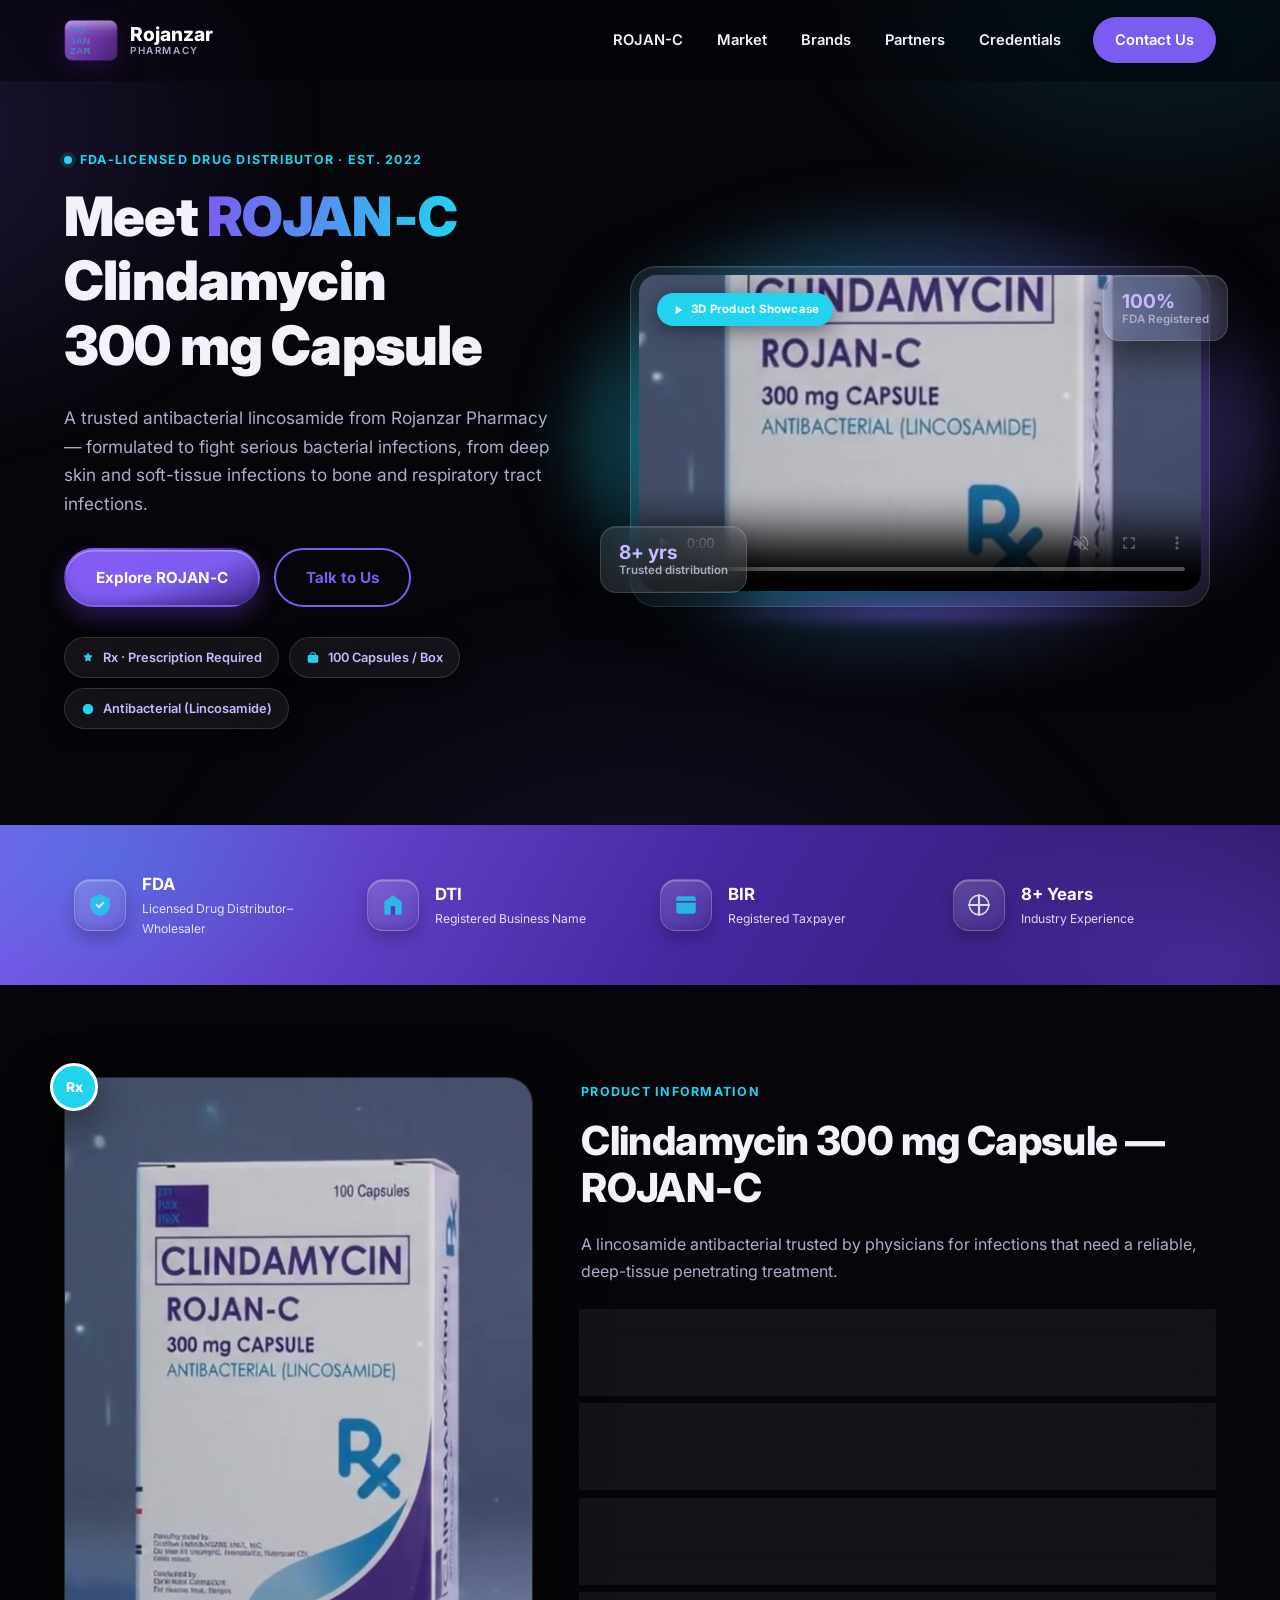
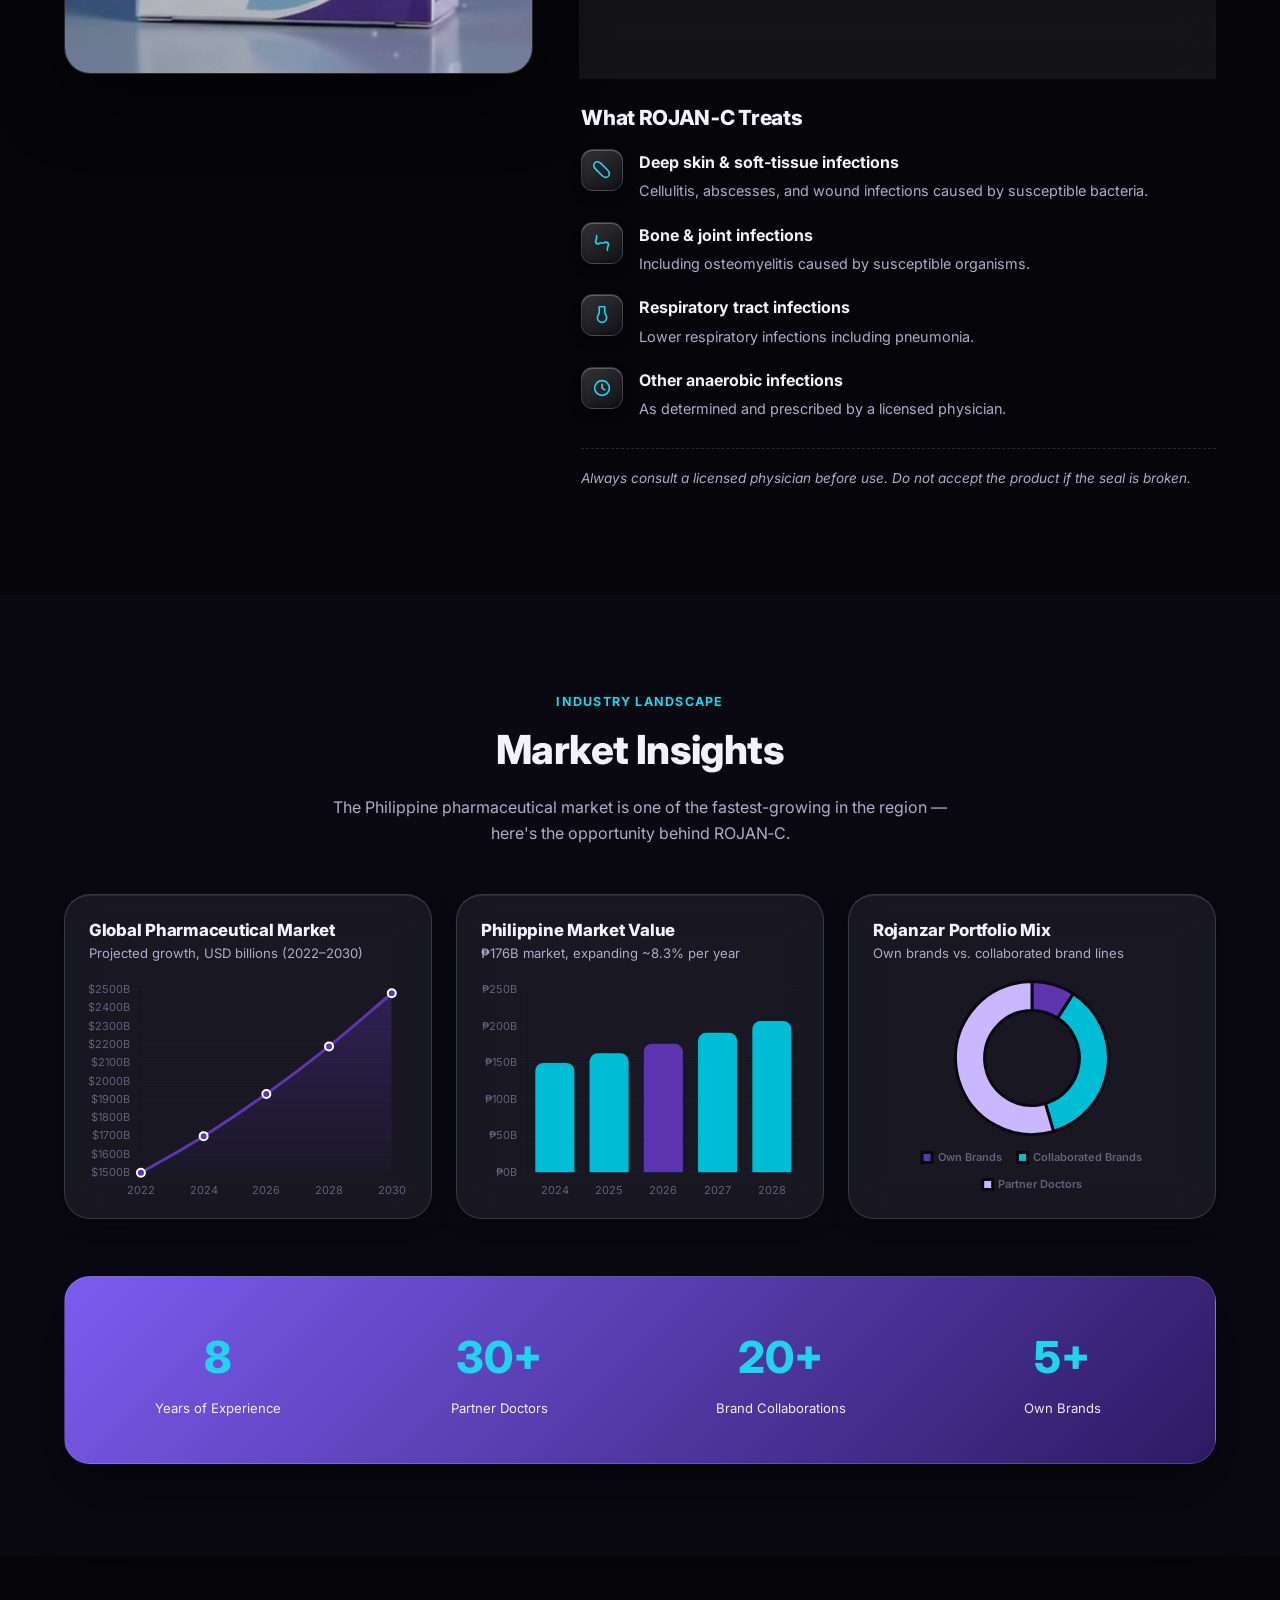
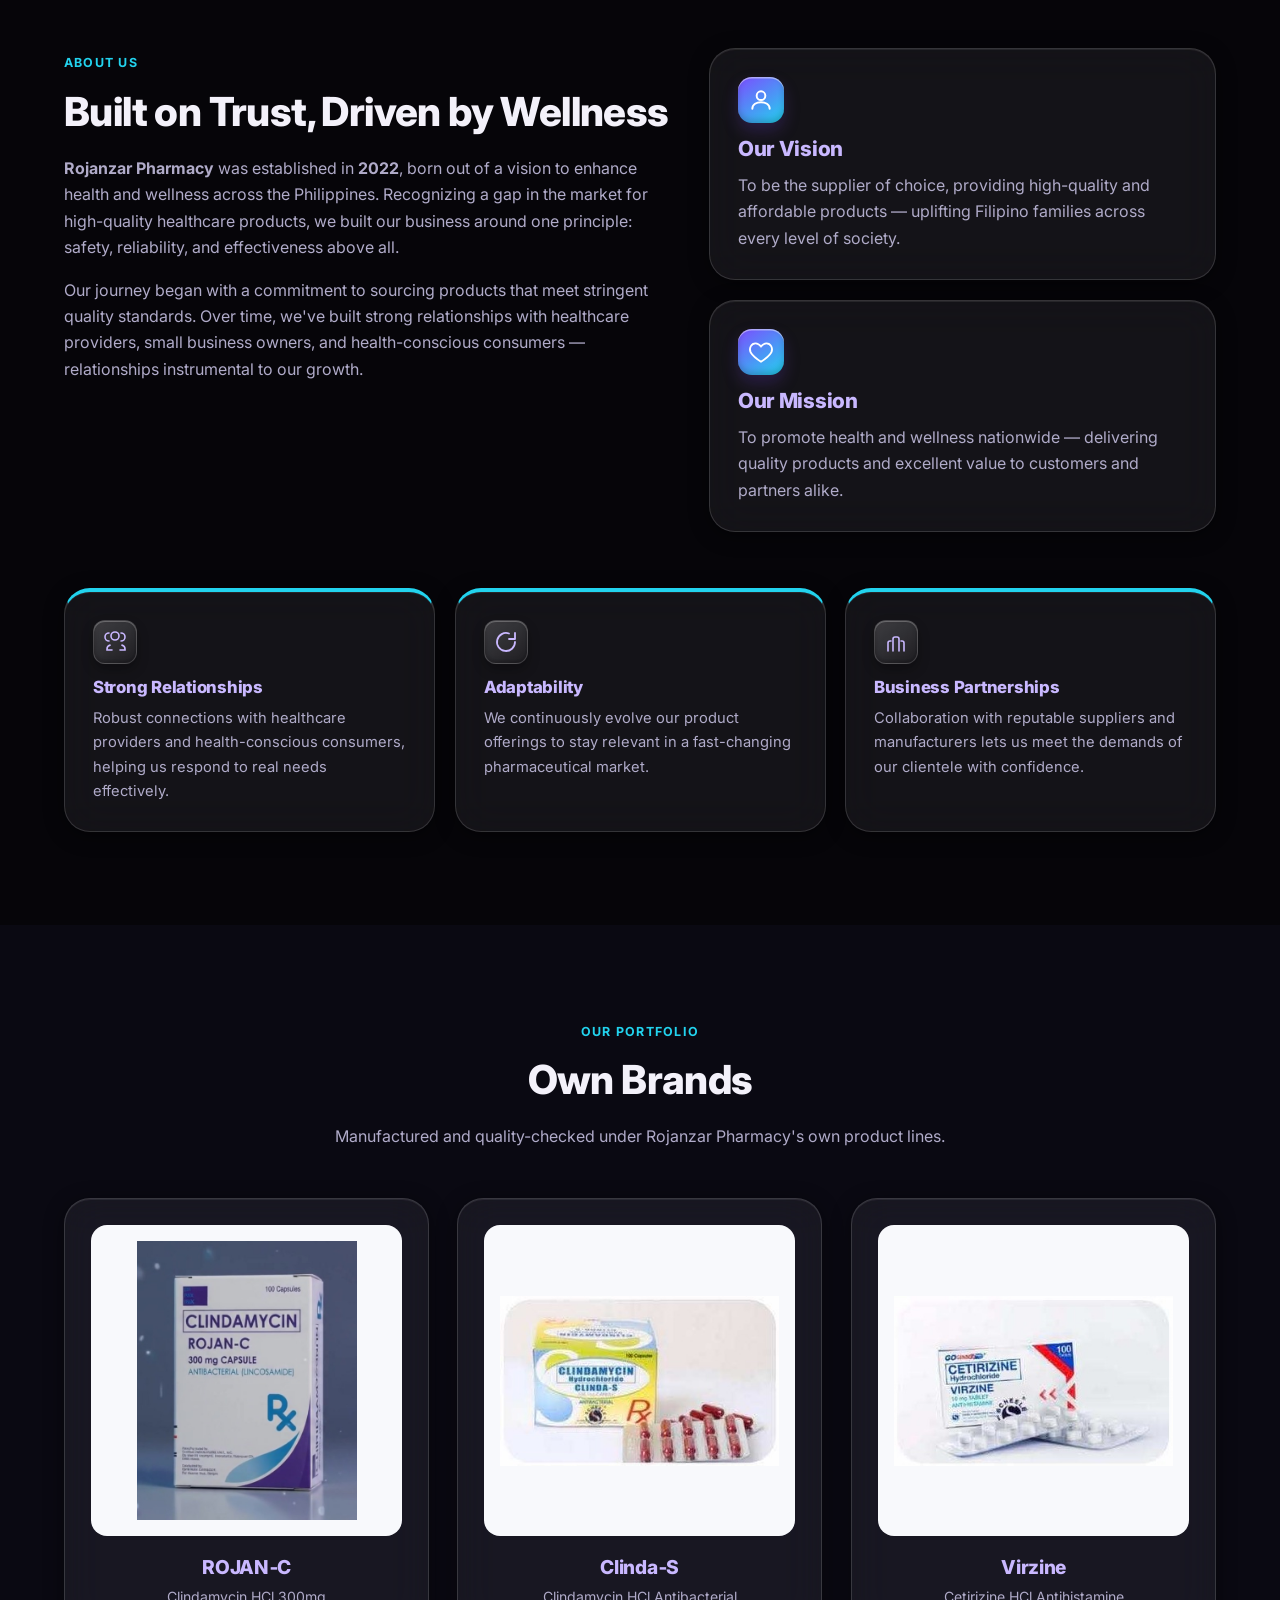
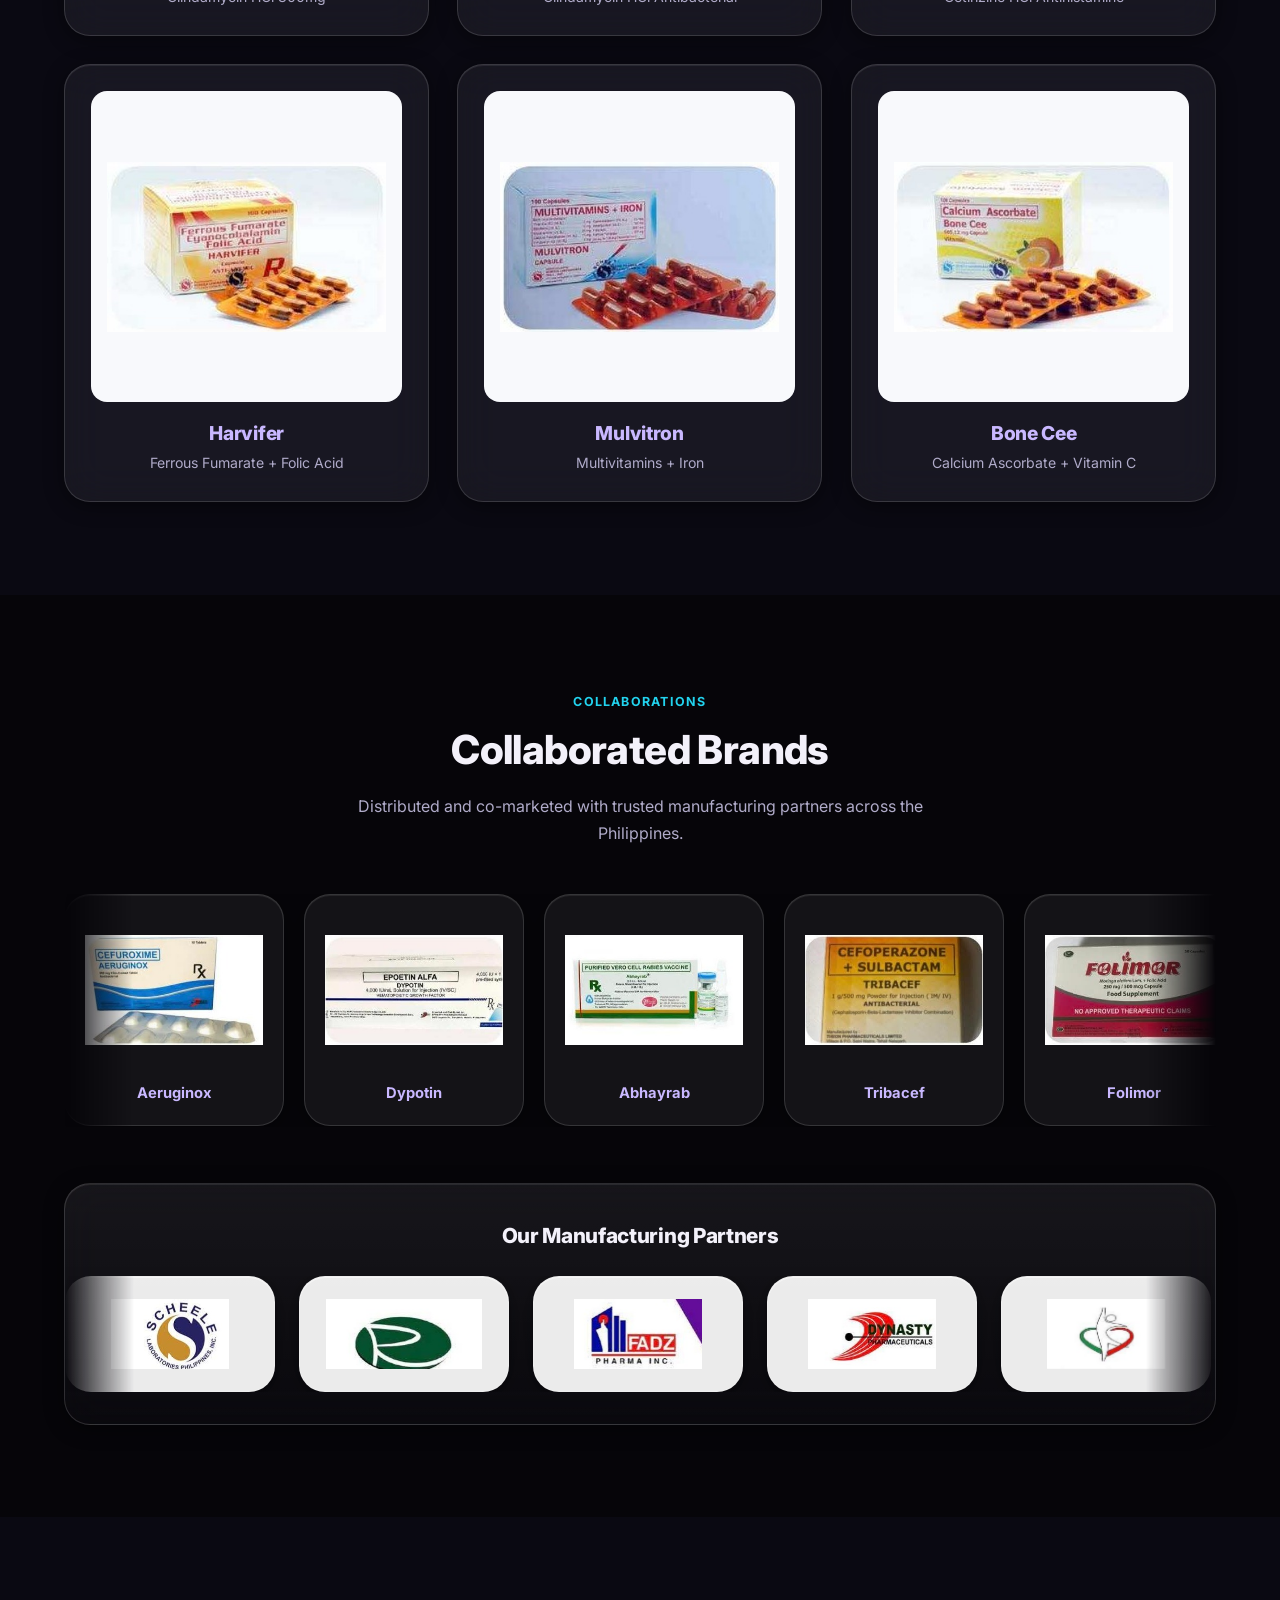
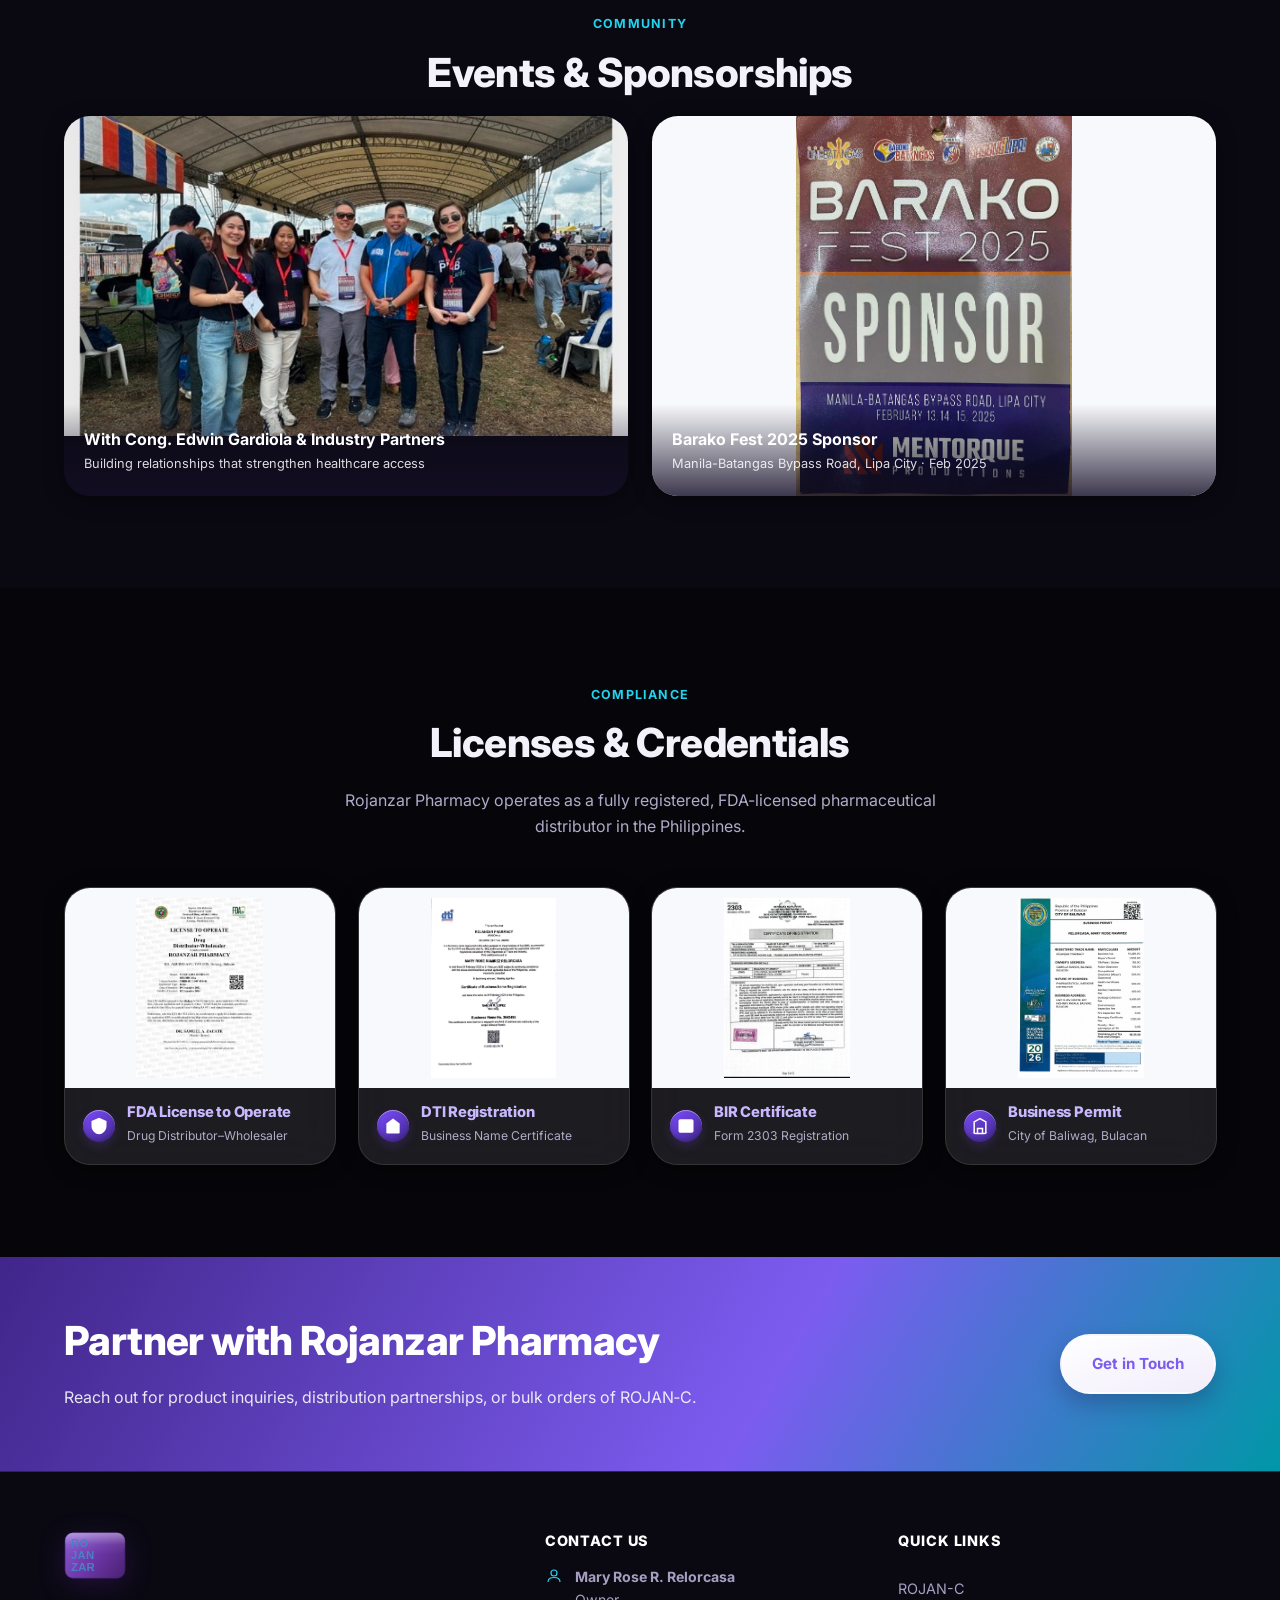
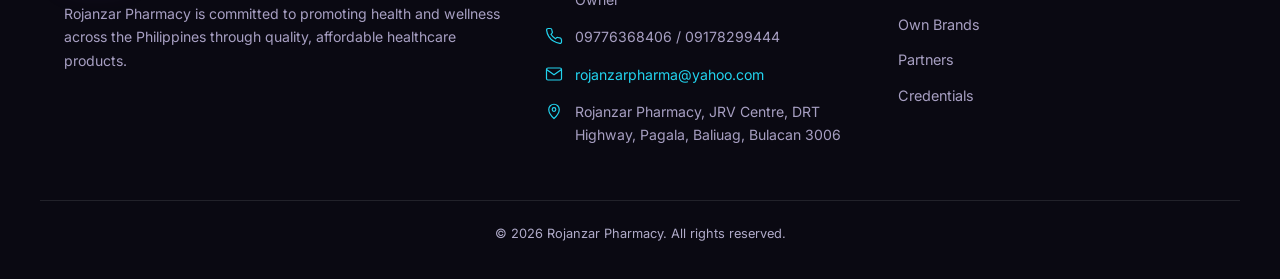
==== index-v2.html @ ed2ca7b3 "Add files via upload" ====
<!DOCTYPE html>
<html lang="en">
<head>
<meta charset="UTF-8">
<meta name="viewport" content="width=device-width, initial-scale=1.0">
<title>ROJAN-C | Rojanzar Pharmacy</title>
<meta name="description" content="ROJAN-C (Clindamycin 300mg Capsule) by Rojanzar Pharmacy — an FDA-licensed antibacterial lincosamide for serious bacterial infections.">
<link rel="icon" href="assets/icons/favicon.ico" sizes="any">
<link rel="icon" type="image/svg+xml" href="assets/icons/favicon.svg">
<link rel="icon" type="image/png" sizes="32x32" href="assets/icons/favicon-32.png">
<link rel="icon" type="image/png" sizes="16x16" href="assets/icons/favicon-16.png">
<link rel="apple-touch-icon" sizes="180x180" href="assets/icons/favicon-180.png">
<link rel="manifest" href="assets/icons/site.webmanifest">
<meta name="theme-color" content="#5E35B1">
<link rel="preconnect" href="https://fonts.googleapis.com">
<link rel="preconnect" href="https://fonts.gstatic.com" crossorigin>
<link href="https://fonts.googleapis.com/css2?family=Inter:wght@400;500;600;700;800;900&display=swap" rel="stylesheet">
<link rel="stylesheet" href="style-v2.css">
</head>
<body>

<!-- Decorative gradient field, purely visual -->
<div class="bg-field" aria-hidden="true"></div>

<!-- ===== HEADER ===== -->
<header class="site-header" id="siteHeader">
  <div class="container header-inner">
    <a href="#home" class="brand" aria-label="Rojanzar Pharmacy home">
      <span class="brand-icon" aria-hidden="true">
        <svg viewBox="0 0 136 104" xmlns="http://www.w3.org/2000/svg">
          <defs>
            <linearGradient id="rjPurple" x1="0" y1="0" x2="136" y2="104" gradientUnits="userSpaceOnUse">
              <stop offset="0" stop-color="#8a5cd6"/>
              <stop offset="0.55" stop-color="#6a35a3"/>
              <stop offset="1" stop-color="#48206f"/>
            </linearGradient>
            <linearGradient id="rjSheen" x1="0" y1="0" x2="0" y2="1">
              <stop offset="0" stop-color="#ffffff" stop-opacity="0.4"/>
              <stop offset="0.55" stop-color="#ffffff" stop-opacity="0.06"/>
              <stop offset="1" stop-color="#ffffff" stop-opacity="0"/>
            </linearGradient>
          </defs>
          <rect x="1.5" y="1.5" width="133" height="101" rx="18" fill="url(#rjPurple)" stroke="#3a1a5e" stroke-width="1.5"/>
          <rect x="1.5" y="1.5" width="133" height="48" rx="18" fill="url(#rjSheen)"/>
          <text x="15" y="33" font-family="Arial, sans-serif" font-weight="800" font-size="25" letter-spacing="0.5" fill="#4d7fc4">RO</text>
          <text x="15" y="60" font-family="Arial, sans-serif" font-weight="800" font-size="25" letter-spacing="0.5" fill="#4d7fc4">JAN</text>
          <text x="15" y="87" font-family="Arial, sans-serif" font-weight="800" font-size="25" letter-spacing="0.5" fill="#4d7fc4">ZAR</text>
        </svg>
      </span>
      <span class="brand-text">
        <strong>Rojanzar</strong>
        <small>PHARMACY</small>
      </span>
    </a>

    <nav class="main-nav" id="mainNav">
      <a href="#product">ROJAN-C</a>
      <a href="#insights">Market</a>
      <a href="#brands">Brands</a>
      <a href="#partners">Partners</a>
      <a href="#credentials">Credentials</a>
      <a href="#contact" class="nav-cta">Contact Us</a>
    </nav>

    <button class="nav-toggle" id="navToggle" aria-label="Toggle navigation" aria-expanded="false" aria-controls="mainNav">
      <span></span><span></span><span></span>
    </button>
  </div>
</header>

<main id="home">

  <!-- ===== HERO ===== -->
  <section class="hero">
    <div class="container hero-inner">
      <div class="hero-copy reveal">
        <p class="eyebrow"><i class="dot"></i>FDA-Licensed Drug Distributor &middot; Est. 2022</p>
        <h1>Meet <span class="accent-text">ROJAN&#8209;C</span><br>Clindamycin 300&nbsp;mg Capsule</h1>
        <p class="lead">
          A trusted antibacterial lincosamide from Rojanzar Pharmacy — formulated to fight
          serious bacterial infections, from deep skin and soft-tissue infections to
          bone and respiratory tract infections.
        </p>
        <div class="hero-actions">
          <a href="#product" class="btn btn-primary">Explore ROJAN&#8209;C</a>
          <a href="#contact" class="btn btn-outline">Talk to Us</a>
        </div>
        <ul class="hero-badges">
          <li><svg viewBox="0 0 24 24"><path d="M12 2l2.4 4.8L20 8l-4 4.2.9 5.8L12 15.8 7.1 18l.9-5.8L4 8l5.6-1.2z"/></svg>Rx &middot; Prescription Required</li>
          <li><svg viewBox="0 0 24 24"><rect x="3" y="7" width="18" height="13" rx="2"/><path d="M8 7V5a2 2 0 0 1 2-2h4a2 2 0 0 1 2 2v2" fill="none" stroke-width="2" stroke="currentColor"/></svg>100 Capsules / Box</li>
          <li><svg viewBox="0 0 24 24"><circle cx="12" cy="12" r="9"/></svg>Antibacterial (Lincosamide)</li>
        </ul>
      </div>

      <div class="hero-media reveal">
        <div class="orbit-ring" aria-hidden="true"></div>
        <div class="video-frame">
          <video
            class="product-video"
            autoplay
            muted
            loop
            controls
            playsinline
            preload="auto"
            poster="assets/images/rojan-c-3d.jpg"
            aria-label="3D product showcase of ROJAN-C Clindamycin capsule">
            <source src="assets/video/rojan-c-3d-showcase.mp4" type="video/mp4">
            Your browser does not support the video tag.
          </video>
          <span class="video-tag">
            <svg viewBox="0 0 24 24" width="14" height="14"><path d="M8 5v14l11-7z" fill="currentColor"/></svg>
            3D Product Showcase
          </span>
        </div>
        <div class="floating-card floating-card--top">
          <strong>100%</strong>
          <span>FDA Registered</span>
        </div>
        <div class="floating-card floating-card--bottom">
          <strong>8+ yrs</strong>
          <span>Trusted distribution</span>
        </div>
      </div>
    </div>
  </section>

  <!-- ===== TRUST BAR ===== -->
  <section class="trust-bar">
    <div class="trust-bar__field" aria-hidden="true"></div>
    <div class="container trust-inner">
      <div class="trust-item reveal">
        <span class="trust-icon"><svg viewBox="0 0 24 24"><path d="M12 2 3 6v6c0 5 3.8 9.4 9 10 5.2-.6 9-5 9-10V6l-9-4z"/><path d="M9 12l2 2 4-4" fill="none" stroke="#fff" stroke-width="2" stroke-linecap="round" stroke-linejoin="round"/></svg></span>
        <div><strong>FDA</strong><span>Licensed Drug Distributor&ndash;Wholesaler</span></div>
      </div>
      <div class="trust-item reveal">
        <span class="trust-icon"><svg viewBox="0 0 24 24"><path d="M4 21V9l8-6 8 6v12H4z"/><rect x="10" y="13" width="4" height="8" fill="#5E35B1"/></svg></span>
        <div><strong>DTI</strong><span>Registered Business Name</span></div>
      </div>
      <div class="trust-item reveal">
        <span class="trust-icon"><svg viewBox="0 0 24 24"><rect x="3" y="4" width="18" height="16" rx="2"/><path d="M3 9h18" stroke="#5E35B1" stroke-width="1.6"/></svg></span>
        <div><strong>BIR</strong><span>Registered Taxpayer</span></div>
      </div>
      <div class="trust-item reveal">
        <span class="trust-icon"><svg viewBox="0 0 24 24"><path d="M12 2v20M2 12h20" stroke="#fff" stroke-width="2"/><circle cx="12" cy="12" r="9" fill="none" stroke="#fff" stroke-width="1.4"/></svg></span>
        <div><strong>8+ Years</strong><span>Industry Experience</span></div>
      </div>
    </div>
  </section>

  <!-- ===== PRODUCT INFO ===== -->
  <section class="section" id="product">
    <div class="container product-grid">
      <div class="product-image reveal">
        <img src="assets/images/rojan-c-3d.jpg" alt="3D render of a single ROJAN-C Clindamycin 300mg Capsule box, 100 capsules">
        <span class="pin pin--rx">Rx</span>
      </div>
      <div class="product-copy reveal">
        <p class="eyebrow">Product Information</p>
        <h2>Clindamycin 300&nbsp;mg Capsule &mdash; ROJAN&#8209;C</h2>
        <p class="lead-sm">A lincosamide antibacterial trusted by physicians for infections that need a reliable, deep-tissue penetrating treatment.</p>

        <div class="spec-grid">
          <div class="spec">
            <svg viewBox="0 0 24 24"><path d="M4.9 19.1a5 5 0 0 1 0-7.07l7.13-7.13a5 5 0 0 1 7.07 7.07l-7.13 7.13a5 5 0 0 1-7.07 0z"/><path d="M8.5 8.5l7 7" stroke="#fff" stroke-width="1.6"/></svg>
            <div><span class="spec-label">Classification</span><span class="spec-value">Antibacterial (Lincosamide)</span></div>
          </div>
          <div class="spec">
            <svg viewBox="0 0 24 24"><rect x="3" y="7" width="18" height="14" rx="2"/><path d="M8 7V5a2 2 0 0 1 2-2h4a2 2 0 0 1 2 2v2"/></svg>
            <div><span class="spec-label">Packaging</span><span class="spec-value">100 Capsules per Box</span></div>
          </div>
          <div class="spec">
            <svg viewBox="0 0 24 24"><path d="M12 2l2.4 4.8L20 8l-4 4.2.9 5.8L12 15.8 7.1 18l.9-5.8L4 8l5.6-1.2z"/></svg>
            <div><span class="spec-label">Dispensing</span><span class="spec-value">Rx &mdash; Prescription Required</span></div>
          </div>
          <div class="spec">
            <svg viewBox="0 0 24 24"><path d="M3 21V9l4-4 4 4v12M11 21V5l4-4 4 4v16" fill="none" stroke="#fff" stroke-width="1.8"/></svg>
            <div><span class="spec-label">Manufactured by</span><span class="spec-value">Scheele Laboratories Phils., Inc.</span></div>
          </div>
        </div>

        <h3>What ROJAN&#8209;C Treats</h3>
        <ul class="treats-list">
          <li>
            <svg class="ico" viewBox="0 0 24 24"><path d="M7 3a4 4 0 0 0-4 4c0 2 1 3 2 4l7 7c1 1 2 2 4 2a4 4 0 0 0 4-4c0-2-1-3-2-4l-7-7c-1-1-2-2-4-2z" fill="none" stroke="currentColor" stroke-width="1.8"/></svg>
            <div><strong>Deep skin &amp; soft-tissue infections</strong><span>Cellulitis, abscesses, and wound infections caused by susceptible bacteria.</span></div>
          </li>
          <li>
            <svg class="ico" viewBox="0 0 24 24"><path d="M6 4c1 3-1 4-1 6a3 3 0 0 0 3 3c1 0 1.5-.5 2-1M18 20c-1-3 1-4 1-6a3 3 0 0 0-3-3c-1 0-1.5.5-2 1M10 12l4 0" fill="none" stroke="currentColor" stroke-width="1.8" stroke-linecap="round"/></svg>
            <div><strong>Bone &amp; joint infections</strong><span>Including osteomyelitis caused by susceptible organisms.</span></div>
          </li>
          <li>
            <svg class="ico" viewBox="0 0 24 24"><path d="M9 3v6c0 2-2 3-2 6a5 5 0 0 0 10 0c0-3-2-4-2-6V3M9 3h6" fill="none" stroke="currentColor" stroke-width="1.8" stroke-linecap="round"/></svg>
            <div><strong>Respiratory tract infections</strong><span>Lower respiratory infections including pneumonia.</span></div>
          </li>
          <li>
            <svg class="ico" viewBox="0 0 24 24"><circle cx="12" cy="12" r="8" fill="none" stroke="currentColor" stroke-width="1.8"/><path d="M12 8v4l3 2" stroke="currentColor" stroke-width="1.8" fill="none" stroke-linecap="round"/></svg>
            <div><strong>Other anaerobic infections</strong><span>As determined and prescribed by a licensed physician.</span></div>
          </li>
        </ul>
        <p class="disclaimer">Always consult a licensed physician before use. Do not accept the product if the seal is broken.</p>
      </div>
    </div>
  </section>

  <!-- ===== MARKET INSIGHTS / CHARTS ===== -->
  <section class="section section-alt" id="insights">
    <div class="container">
      <p class="eyebrow center">Industry Landscape</p>
      <h2 class="center">Market Insights</h2>
      <p class="center subtext">The Philippine pharmaceutical market is one of the fastest-growing in the region — here's the opportunity behind ROJAN&#8209;C.</p>

      <div class="charts-grid">
        <div class="chart-card reveal">
          <h3>Global Pharmaceutical Market</h3>
          <p class="chart-sub">Projected growth, USD billions (2022&ndash;2030)</p>
          <div class="chart-wrap"><canvas id="globalMarketChart" aria-label="Global pharmaceutical market growth chart" role="img"></canvas></div>
        </div>
        <div class="chart-card reveal">
          <h3>Philippine Market Value</h3>
          <p class="chart-sub">₱176B market, expanding ~8.3% per year</p>
          <div class="chart-wrap"><canvas id="phMarketChart" aria-label="Philippine pharmaceutical market growth chart" role="img"></canvas></div>
        </div>
        <div class="chart-card reveal">
          <h3>Rojanzar Portfolio Mix</h3>
          <p class="chart-sub">Own brands vs. collaborated brand lines</p>
          <div class="chart-wrap"><canvas id="portfolioChart" aria-label="Rojanzar Pharmacy portfolio composition chart" role="img"></canvas></div>
        </div>
      </div>

      <div class="stats-grid" id="statsGrid">
        <div class="stat reveal">
          <span class="stat-number" data-target="8" data-suffix="">0</span>
          <span class="stat-label">Years of Experience</span>
        </div>
        <div class="stat reveal">
          <span class="stat-number" data-target="30" data-suffix="+">0</span>
          <span class="stat-label">Partner Doctors</span>
        </div>
        <div class="stat reveal">
          <span class="stat-number" data-target="20" data-suffix="+">0</span>
          <span class="stat-label">Brand Collaborations</span>
        </div>
        <div class="stat reveal">
          <span class="stat-number" data-target="5" data-suffix="+">0</span>
          <span class="stat-label">Own Brands</span>
        </div>
      </div>
    </div>
  </section>

  <!-- ===== ABOUT ===== -->
  <section class="section" id="about">
    <div class="container about-grid">
      <div class="about-copy reveal">
        <p class="eyebrow">About Us</p>
        <h2>Built on Trust, Driven by Wellness</h2>
        <p>
          <strong>Rojanzar Pharmacy</strong> was established in <strong>2022</strong>, born out of a
          vision to enhance health and wellness across the Philippines. Recognizing a gap in the market
          for high-quality healthcare products, we built our business around one principle: safety,
          reliability, and effectiveness above all.
        </p>
        <p>
          Our journey began with a commitment to sourcing products that meet stringent quality standards.
          Over time, we've built strong relationships with healthcare providers, small business owners,
          and health-conscious consumers &mdash; relationships instrumental to our growth.
        </p>
      </div>
      <div class="about-cards">
        <div class="info-card reveal">
          <div class="info-icon"><svg viewBox="0 0 24 24"><path d="M12 4a4 4 0 1 1 0 8 4 4 0 0 1 0-8zM4 20c0-4 4-6 8-6s8 2 8 6" fill="none" stroke="currentColor" stroke-width="1.8" stroke-linecap="round"/></svg></div>
          <h3>Our Vision</h3>
          <p>To be the supplier of choice, providing high-quality and affordable products &mdash; uplifting Filipino families across every level of society.</p>
        </div>
        <div class="info-card reveal">
          <div class="info-icon"><svg viewBox="0 0 24 24"><path d="M12 21s-7-4.35-9.5-8.5C.5 8.5 3 4 7 4c2 0 3.5 1 5 3 1.5-2 3-3 5-3 4 0 6.5 4.5 4.5 8.5C19 16.65 12 21 12 21z" fill="none" stroke="currentColor" stroke-width="1.6"/></svg></div>
          <h3>Our Mission</h3>
          <p>To promote health and wellness nationwide &mdash; delivering quality products and excellent value to customers and partners alike.</p>
        </div>
      </div>
    </div>

    <div class="container">
      <div class="values-grid">
        <div class="value-card reveal">
          <div class="value-icon"><svg viewBox="0 0 24 24"><path d="M17 20h5v-1a4 4 0 0 0-3-3.87M9 20H4v-1a4 4 0 0 1 3-3.87m5-5.13a4 4 0 1 0 0-8 4 4 0 0 0 0 8zm6 1a4 4 0 1 0 0-8m-12 8a4 4 0 1 1 0-8" fill="none" stroke="currentColor" stroke-width="1.6" stroke-linecap="round"/></svg></div>
          <h4>Strong Relationships</h4>
          <p>Robust connections with healthcare providers and health-conscious consumers, helping us respond to real needs effectively.</p>
        </div>
        <div class="value-card reveal">
          <div class="value-icon"><svg viewBox="0 0 24 24"><path d="M21 12a9 9 0 1 1-6-8.5" fill="none" stroke="currentColor" stroke-width="1.8" stroke-linecap="round"/><path d="M21 3v6h-6" fill="none" stroke="currentColor" stroke-width="1.8" stroke-linecap="round" stroke-linejoin="round"/></svg></div>
          <h4>Adaptability</h4>
          <p>We continuously evolve our product offerings to stay relevant in a fast-changing pharmaceutical market.</p>
        </div>
        <div class="value-card reveal">
          <div class="value-icon"><svg viewBox="0 0 24 24"><path d="M9 21V9a2 2 0 0 1 2-2h2a2 2 0 0 1 2 2v12M4 21V13a2 2 0 0 1 2-2h1M17 11h1a2 2 0 0 1 2 2v8" fill="none" stroke="currentColor" stroke-width="1.6" stroke-linecap="round" stroke-linejoin="round"/></svg></div>
          <h4>Business Partnerships</h4>
          <p>Collaboration with reputable suppliers and manufacturers lets us meet the demands of our clientele with confidence.</p>
        </div>
      </div>
    </div>
  </section>

  <!-- ===== OWN BRANDS ===== -->
  <section class="section section-alt" id="brands">
    <div class="container">
      <p class="eyebrow center">Our Portfolio</p>
      <h2 class="center">Own Brands</h2>
      <p class="center subtext">Manufactured and quality-checked under Rojanzar Pharmacy's own product lines.</p>

      <div class="product-tile-grid">
        <article class="product-tile reveal">
          <div class="product-tile__img"><img src="assets/images/products/own_rojanc.jpg" alt="ROJAN-C Clindamycin Hydrochloride 300mg capsule box" loading="lazy"></div>
          <h4>ROJAN&#8209;C</h4><span>Clindamycin HCl 300mg</span>
        </article>
        <article class="product-tile reveal">
          <div class="product-tile__img"><img src="assets/images/products/own_clindas.jpg" alt="Clinda-S Clindamycin Hydrochloride capsule box" loading="lazy"></div>
          <h4>Clinda&#8209;S</h4><span>Clindamycin HCl Antibacterial</span>
        </article>
        <article class="product-tile reveal">
          <div class="product-tile__img"><img src="assets/images/products/own_virzine.jpg" alt="Virzine Cetirizine Hydrochloride tablet box" loading="lazy"></div>
          <h4>Virzine</h4><span>Cetirizine HCl Antihistamine</span>
        </article>
        <article class="product-tile reveal">
          <div class="product-tile__img"><img src="assets/images/products/own_harvifer.jpg" alt="Harvifer Ferrous Fumarate capsule box" loading="lazy"></div>
          <h4>Harvifer</h4><span>Ferrous Fumarate + Folic Acid</span>
        </article>
        <article class="product-tile reveal">
          <div class="product-tile__img"><img src="assets/images/products/own_mulvitron.jpg" alt="Mulvitron Multivitamins and Iron capsule box" loading="lazy"></div>
          <h4>Mulvitron</h4><span>Multivitamins + Iron</span>
        </article>
        <article class="product-tile reveal">
          <div class="product-tile__img"><img src="assets/images/products/own_bonecee.jpg" alt="Bone Cee Calcium Ascorbate capsule box" loading="lazy"></div>
          <h4>Bone Cee</h4><span>Calcium Ascorbate + Vitamin C</span>
        </article>
      </div>
    </div>
  </section>

  <!-- ===== COLLABORATED BRANDS / PARTNERS ===== -->
  <section class="section" id="partners">
    <div class="container">
      <p class="eyebrow center">Collaborations</p>
      <h2 class="center">Collaborated Brands</h2>
      <p class="center subtext">Distributed and co-marketed with trusted manufacturing partners across the Philippines.</p>

      <div class="scroller">
        <div class="scroller-track">
          <div class="mini-tile"><img src="assets/images/products/collab_aeruginox.jpg" alt="Aeruginox Cefuroxime tablet box" loading="lazy"><span>Aeruginox</span></div>
          <div class="mini-tile"><img src="assets/images/products/collab_dypotin.jpg" alt="Dypotin Epoetin Alfa injection box" loading="lazy"><span>Dypotin</span></div>
          <div class="mini-tile"><img src="assets/images/products/collab_rabies.jpg" alt="Abhayrab Purified Vero Cell Rabies Vaccine box" loading="lazy"><span>Abhayrab</span></div>
          <div class="mini-tile"><img src="assets/images/products/collab_tribacef.jpg" alt="Tribacef Cefoperazone and Sulbactam injection box" loading="lazy"><span>Tribacef</span></div>
          <div class="mini-tile"><img src="assets/images/products/collab_folimor.jpg" alt="Folimor Moringa and Folic Acid capsule box" loading="lazy"><span>Folimor</span></div>
          <div class="mini-tile"><img src="assets/images/products/collab_tlcvita.jpg" alt="TLC Vita-OB Multivitamins and Iron capsule box" loading="lazy"><span>TLC Vita&#8209;OB</span></div>
          <div class="mini-tile"><img src="assets/images/products/collab_buclisyr.jpg" alt="Buclisyr Capsule multivitamins box" loading="lazy"><span>Buclisyr</span></div>
          <div class="mini-tile"><img src="assets/images/products/collab_neovie.jpg" alt="NeoVie Chlorella and Taurine supplement box" loading="lazy"><span>NeoVie</span></div>
          <div class="mini-tile"><img src="assets/images/products/collab_osteowell.jpg" alt="Osteowell Glucosamine MSM Chondroitin supplement box" loading="lazy"><span>Osteowell</span></div>
          <div class="mini-tile"><img src="assets/images/products/collab_obwise.jpg" alt="OB Wise DHA and EPA food supplement box" loading="lazy"><span>OB Wise</span></div>
          <div class="mini-tile"><img src="assets/images/products/collab_fadzinc.jpg" alt="FadZinc immune support supplement box" loading="lazy"><span>FadZinc</span></div>
          <!-- duplicate set for seamless loop -->
          <div class="mini-tile" aria-hidden="true"><img src="assets/images/products/collab_aeruginox.jpg" alt="" loading="lazy"><span>Aeruginox</span></div>
          <div class="mini-tile" aria-hidden="true"><img src="assets/images/products/collab_dypotin.jpg" alt="" loading="lazy"><span>Dypotin</span></div>
          <div class="mini-tile" aria-hidden="true"><img src="assets/images/products/collab_rabies.jpg" alt="" loading="lazy"><span>Abhayrab</span></div>
          <div class="mini-tile" aria-hidden="true"><img src="assets/images/products/collab_tribacef.jpg" alt="" loading="lazy"><span>Tribacef</span></div>
          <div class="mini-tile" aria-hidden="true"><img src="assets/images/products/collab_folimor.jpg" alt="" loading="lazy"><span>Folimor</span></div>
        </div>
      </div>

      <div class="partners-panel">
        <h3 class="center partners-heading">Our Manufacturing Partners</h3>
        <div class="scroller scroller--logos">
          <div class="scroller-track logo-track">
            <div class="logo-tile"><img src="assets/images/logos/logo_scheele.jpg" alt="Scheele Laboratories Philippines logo" loading="lazy"></div>
            <div class="logo-tile"><img src="assets/images/logos/logo_remed.jpg" alt="Remed Pharmaceutical Inc. logo" loading="lazy"></div>
            <div class="logo-tile"><img src="assets/images/logos/logo_fadz.jpg" alt="Fadz Pharma Inc. logo" loading="lazy"></div>
            <div class="logo-tile"><img src="assets/images/logos/logo_dynasty.jpg" alt="Dynasty Pharmaceuticals logo" loading="lazy"></div>
            <div class="logo-tile"><img src="assets/images/logos/logo_therapevo.jpg" alt="Therapevo Farmaco Pharma logo" loading="lazy"></div>
            <div class="logo-tile"><img src="assets/images/logos/logo_medicamenta.jpg" alt="Medicamenta Inc. logo" loading="lazy"></div>
            <!-- duplicate set for seamless loop -->
            <div class="logo-tile" aria-hidden="true"><img src="assets/images/logos/logo_scheele.jpg" alt="" loading="lazy"></div>
            <div class="logo-tile" aria-hidden="true"><img src="assets/images/logos/logo_remed.jpg" alt="" loading="lazy"></div>
            <div class="logo-tile" aria-hidden="true"><img src="assets/images/logos/logo_fadz.jpg" alt="" loading="lazy"></div>
            <div class="logo-tile" aria-hidden="true"><img src="assets/images/logos/logo_dynasty.jpg" alt="" loading="lazy"></div>
            <div class="logo-tile" aria-hidden="true"><img src="assets/images/logos/logo_therapevo.jpg" alt="" loading="lazy"></div>
            <div class="logo-tile" aria-hidden="true"><img src="assets/images/logos/logo_medicamenta.jpg" alt="" loading="lazy"></div>
          </div>
        </div>
      </div>
    </div>
  </section>

  <!-- ===== COMMUNITY / EVENTS ===== -->
  <section class="section section-alt" id="community">
    <div class="container">
      <p class="eyebrow center">Community</p>
      <h2 class="center">Events &amp; Sponsorships</h2>
      <div class="community-grid">
        <figure class="feature-photo reveal" data-full="assets/images/team-event.jpg">
          <img src="assets/images/team-event.jpg" alt="Rojanzar Pharmacy team and partners at an industry event" loading="lazy">
          <figcaption><strong>With Cong. Edwin Gardiola &amp; Industry Partners</strong><span>Building relationships that strengthen healthcare access</span></figcaption>
        </figure>
        <figure class="feature-photo feature-photo--badge reveal" data-full="assets/images/barako-fest-badge.jpg">
          <img src="assets/images/barako-fest-badge.jpg" alt="Barako Fest 2025 sponsor badge, Lipa City, February 2025" loading="lazy">
          <figcaption><strong>Barako Fest 2025 Sponsor</strong><span>Manila-Batangas Bypass Road, Lipa City &middot; Feb 2025</span></figcaption>
        </figure>
      </div>
    </div>
  </section>

  <!-- ===== CREDENTIALS ===== -->
  <section class="section" id="credentials">
    <div class="container">
      <p class="eyebrow center">Compliance</p>
      <h2 class="center">Licenses &amp; Credentials</h2>
      <p class="center subtext">Rojanzar Pharmacy operates as a fully registered, FDA-licensed pharmaceutical distributor in the Philippines.</p>

      <div class="doc-grid">
        <div class="doc-card reveal" data-full="assets/images/fda-lto.jpg">
          <div class="doc-card__preview"><img src="assets/images/fda-lto.jpg" alt="FDA License to Operate as Drug Distributor-Wholesaler" loading="lazy"></div>
          <div class="doc-card__meta">
            <svg class="doc-badge" viewBox="0 0 24 24"><path d="M12 2 3 6v6c0 5 3.8 9.4 9 10 5.2-.6 9-5 9-10V6l-9-4z"/><path d="M9 12l2 2 4-4" fill="none" stroke="#fff" stroke-width="2" stroke-linecap="round" stroke-linejoin="round"/></svg>
            <div><h4>FDA License to Operate</h4><span>Drug Distributor&ndash;Wholesaler</span></div>
          </div>
        </div>
        <div class="doc-card reveal" data-full="assets/images/dti-certificate.jpg">
          <div class="doc-card__preview"><img src="assets/images/dti-certificate.jpg" alt="DTI Certificate of Business Name Registration" loading="lazy"></div>
          <div class="doc-card__meta">
            <svg class="doc-badge" viewBox="0 0 24 24"><path d="M4 21V9l8-6 8 6v12H4z"/></svg>
            <div><h4>DTI Registration</h4><span>Business Name Certificate</span></div>
          </div>
        </div>
        <div class="doc-card reveal" data-full="assets/images/bir-2303.jpg">
          <div class="doc-card__preview"><img src="assets/images/bir-2303.jpg" alt="BIR Certificate of Registration Form 2303" loading="lazy"></div>
          <div class="doc-card__meta">
            <svg class="doc-badge" viewBox="0 0 24 24"><rect x="3" y="4" width="18" height="16" rx="2"/></svg>
            <div><h4>BIR Certificate</h4><span>Form 2303 Registration</span></div>
          </div>
        </div>
        <div class="doc-card reveal" data-full="assets/images/business-permit.jpg">
          <div class="doc-card__preview"><img src="assets/images/business-permit.jpg" alt="City of Baliwag Business Permit" loading="lazy"></div>
          <div class="doc-card__meta">
            <svg class="doc-badge" viewBox="0 0 24 24"><path d="M3 21h18M5 21V7l7-4 7 4v14M9 21v-6h6v6" fill="none" stroke="#fff" stroke-width="1.8"/></svg>
            <div><h4>Business Permit</h4><span>City of Baliwag, Bulacan</span></div>
          </div>
        </div>
      </div>
    </div>
  </section>

  <!-- ===== CTA BANNER ===== -->
  <section class="cta-banner">
    <div class="container cta-inner reveal">
      <div>
        <h2>Partner with Rojanzar Pharmacy</h2>
        <p>Reach out for product inquiries, distribution partnerships, or bulk orders of ROJAN&#8209;C.</p>
      </div>
      <a href="#contact" class="btn btn-light">Get in Touch</a>
    </div>
  </section>

</main>

<!-- ===== FOOTER / CONTACT ===== -->
<footer class="site-footer" id="contact">
  <div class="container footer-inner">
    <div class="footer-brand">
      <span class="brand-icon" aria-hidden="true">
        <svg viewBox="0 0 136 104" xmlns="http://www.w3.org/2000/svg">
          <defs>
            <linearGradient id="rjPurpleF" x1="0" y1="0" x2="136" y2="104" gradientUnits="userSpaceOnUse">
              <stop offset="0" stop-color="#8a5cd6"/>
              <stop offset="0.55" stop-color="#6a35a3"/>
              <stop offset="1" stop-color="#48206f"/>
            </linearGradient>
            <linearGradient id="rjSheenF" x1="0" y1="0" x2="0" y2="1">
              <stop offset="0" stop-color="#ffffff" stop-opacity="0.4"/>
              <stop offset="0.55" stop-color="#ffffff" stop-opacity="0.06"/>
              <stop offset="1" stop-color="#ffffff" stop-opacity="0"/>
            </linearGradient>
          </defs>
          <rect x="1.5" y="1.5" width="133" height="101" rx="18" fill="url(#rjPurpleF)" stroke="#3a1a5e" stroke-width="1.5"/>
          <rect x="1.5" y="1.5" width="133" height="48" rx="18" fill="url(#rjSheenF)"/>
          <text x="15" y="33" font-family="Arial, sans-serif" font-weight="800" font-size="25" letter-spacing="0.5" fill="#4d7fc4">RO</text>
          <text x="15" y="60" font-family="Arial, sans-serif" font-weight="800" font-size="25" letter-spacing="0.5" fill="#4d7fc4">JAN</text>
          <text x="15" y="87" font-family="Arial, sans-serif" font-weight="800" font-size="25" letter-spacing="0.5" fill="#4d7fc4">ZAR</text>
        </svg>
      </span>
      <p>Rojanzar Pharmacy is committed to promoting health and wellness across the Philippines through quality, affordable healthcare products.</p>
    </div>

    <div class="footer-contact">
      <h4>Contact Us</h4>
      <p class="contact-line"><svg viewBox="0 0 24 24"><circle cx="12" cy="8" r="4" fill="none" stroke="currentColor" stroke-width="1.6"/><path d="M4 20c0-4 3.6-6 8-6s8 2 8 6" fill="none" stroke="currentColor" stroke-width="1.6"/></svg><span><strong>Mary Rose R. Relorcasa</strong><br>Owner</span></p>
      <p class="contact-line"><svg viewBox="0 0 24 24"><path d="M22 16.9v3a2 2 0 0 1-2.2 2 19.8 19.8 0 0 1-8.6-3.1 19.5 19.5 0 0 1-6-6A19.8 19.8 0 0 1 2.1 4.2 2 2 0 0 1 4.1 2h3a2 2 0 0 1 2 1.7c.1.9.3 1.8.6 2.7a2 2 0 0 1-.5 2.1L8 9.7a16 16 0 0 0 6 6l1.2-1.2a2 2 0 0 1 2.1-.5c.9.3 1.8.5 2.7.6a2 2 0 0 1 1.7 2z" fill="none" stroke="currentColor" stroke-width="1.6"/></svg>09776368406 / 09178299444</p>
      <p class="contact-line"><svg viewBox="0 0 24 24"><rect x="2" y="4" width="20" height="16" rx="2" fill="none" stroke="currentColor" stroke-width="1.6"/><path d="m2 6 10 7L22 6" fill="none" stroke="currentColor" stroke-width="1.6"/></svg><a href="mailto:rojanzarpharma@yahoo.com">rojanzarpharma@yahoo.com</a></p>
      <p class="contact-line"><svg viewBox="0 0 24 24"><path d="M12 22s7-6.3 7-12a7 7 0 0 0-14 0c0 5.7 7 12 7 12z" fill="none" stroke="currentColor" stroke-width="1.6"/><circle cx="12" cy="10" r="2.4" fill="none" stroke="currentColor" stroke-width="1.6"/></svg>Rojanzar Pharmacy, JRV Centre, DRT Highway, Pagala, Baliuag, Bulacan 3006</p>
    </div>

    <div class="footer-links">
      <h4>Quick Links</h4>
      <a href="#product">ROJAN-C</a>
      <a href="#brands">Own Brands</a>
      <a href="#partners">Partners</a>
      <a href="#credentials">Credentials</a>
    </div>
  </div>
  <div class="footer-bottom">
    <p>&copy; <span id="year"></span> Rojanzar Pharmacy. All rights reserved.</p>
  </div>
</footer>

<!-- ===== LIGHTBOX ===== -->
<div class="lightbox" id="lightbox">
  <button class="lightbox-close" id="lightboxClose" aria-label="Close image preview">&times;</button>
  <img src="" alt="" id="lightboxImg">
</div>

<button class="back-to-top" id="backToTop" aria-label="Back to top">
  <svg viewBox="0 0 24 24"><path d="M12 19V5M5 12l7-7 7 7" fill="none" stroke="currentColor" stroke-width="2.2" stroke-linecap="round" stroke-linejoin="round"/></svg>
</button>

<script src="assets/vendor/chart.umd.min.js"></script>
<script src="script-v2.js"></script>
</body>
</html>
---- style-v2.css ----
/* =========================================================
   ROJANZAR PHARMACY — ROJAN-C Landing Page
   Design system: White / Soft Gray base, Deep Purple primary,
   Light Cyan accent. Mobile-first Flexbox/Grid layout.
   ========================================================= */

:root {
  --color-white: #ffffff;
  --color-soft-gray: #f8f9fc;
  --color-primary: #7c5cf0;
  --color-primary-dark: #40268a;
  --color-primary-light: #EDE7F6;
  --color-accent: #22d3ee;
  --color-accent-dark: #0097a7;
  --color-text: #f3f1fa;
  --color-text-muted: #b0abc9;
  --color-border: rgba(255, 255, 255, 0.14);
  --color-heading-accent: #c9b8ff;

  --bg-black: #060509;
  --bg-black-alt: #0a0912;

  --glass-bg: rgba(255, 255, 255, 0.06);
  --glass-bg-strong: rgba(255, 255, 255, 0.10);
  --glass-border: rgba(255, 255, 255, 0.14);
  --glass-blur: blur(20px) saturate(140%);

  --font-base: 'Inter', -apple-system, BlinkMacSystemFont, 'Segoe UI', Roboto, sans-serif;

  --radius-sm: 10px;
  --radius-md: 16px;
  --radius-lg: 26px;
  --shadow-sm: 0 4px 20px rgba(0, 0, 0, 0.45);
  --shadow-md: 0 14px 38px rgba(0, 0, 0, 0.5);
  --shadow-lg: 0 26px 64px rgba(0, 0, 0, 0.55);

  --container-width: 1200px;
}

/* ---------- Reset & Base ---------- */
*, *::before, *::after { box-sizing: border-box; }

html {
  scroll-behavior: smooth;
  scroll-padding-top: 88px;
}

body {
  margin: 0;
  font-family: var(--font-base);
  color: var(--color-text);
  background: var(--bg-black);
  line-height: 1.65;
  -webkit-font-smoothing: antialiased;
  overflow-x: hidden;
}

img { max-width: 100%; display: block; }
a { color: inherit; text-decoration: none; }
ul { list-style: none; margin: 0; padding: 0; }
svg { fill: currentColor; }

h1, h2, h3, h4 {
  font-weight: 800;
  line-height: 1.18;
  margin: 0 0 0.5em;
  letter-spacing: -0.015em;
}

h1 { font-size: clamp(2.1rem, 5vw, 3.4rem); font-weight: 900; }
h2 { font-size: clamp(1.7rem, 3.6vw, 2.5rem); }
h3 { font-size: 1.3rem; }
h4 { font-size: 1.05rem; }

p { margin: 0 0 1em; color: var(--color-text-muted); }

.container {
  width: 100%;
  max-width: var(--container-width);
  margin: 0 auto;
  padding: 0 24px;
  position: relative;
}

.section { padding: 92px 0; position: relative; }
.section-alt { background: var(--bg-black-alt); }

.center { text-align: center; }
.subtext { max-width: 620px; margin: 0 auto 48px; }

.eyebrow {
  display: inline-flex;
  align-items: center;
  gap: 8px;
  font-size: 0.78rem;
  font-weight: 700;
  letter-spacing: 0.1em;
  text-transform: uppercase;
  color: var(--color-accent);
  margin-bottom: 14px;
}
.eyebrow.center { display: inline-flex; margin-left: 50%; transform: translateX(-50%); }
.eyebrow .dot {
  width: 8px; height: 8px; border-radius: 50%;
  background: var(--color-accent);
  box-shadow: 0 0 0 4px rgba(0,188,212,0.18);
}

.accent-text {
  background: linear-gradient(100deg, var(--color-primary), var(--color-accent));
  -webkit-background-clip: text;
  background-clip: text;
  color: transparent;
}

/* ---------- Decorative background field ---------- */
.bg-field {
  position: fixed;
  inset: 0;
  z-index: -1;
  pointer-events: none;
  background:
    radial-gradient(640px 480px at 90% -5%, rgba(34,211,238,0.16), transparent 60%),
    radial-gradient(760px 580px at -10% 15%, rgba(124,92,240,0.20), transparent 60%),
    radial-gradient(900px 700px at 50% 110%, rgba(124,92,240,0.14), transparent 60%);
}

/* ---------- Reveal-on-scroll ---------- */
.reveal {
  opacity: 0;
  transform: translateY(24px);
  transition: opacity 0.7s cubic-bezier(.2,.7,.3,1), transform 0.7s cubic-bezier(.2,.7,.3,1);
}
.reveal.is-visible { opacity: 1; transform: translateY(0); }

/* ---------- Buttons ---------- */
.btn {
  display: inline-flex;
  align-items: center;
  justify-content: center;
  padding: 15px 30px;
  border-radius: 999px;
  font-weight: 700;
  font-size: 0.95rem;
  border: 2px solid transparent;
  transition: transform 0.18s ease, box-shadow 0.18s ease, background 0.18s ease, color 0.18s ease;
  cursor: pointer;
}
.btn-primary {
  background: linear-gradient(160deg, #8a5cf5, var(--color-primary) 55%, var(--color-primary-dark));
  color: var(--color-white);
  box-shadow:
    inset 0 1.5px 0 rgba(255,255,255,0.35),
    inset 0 -4px 8px rgba(0,0,0,0.18),
    0 10px 22px rgba(94,53,177,0.4);
}
.btn-primary:hover { transform: translateY(-3px); box-shadow: inset 0 1.5px 0 rgba(255,255,255,0.4), inset 0 -4px 8px rgba(0,0,0,0.16), 0 16px 30px rgba(94,53,177,0.48); }
.btn-primary:active { transform: translateY(0); box-shadow: inset 0 2px 6px rgba(0,0,0,0.3); }

.btn-outline {
  background: transparent;
  border-color: var(--color-primary);
  color: var(--color-primary);
}
.btn-outline:hover { background: var(--color-primary); color: var(--color-white); transform: translateY(-3px); box-shadow: 0 12px 24px rgba(94,53,177,0.3); }
.btn-outline:active { transform: translateY(0); }

.btn-light {
  background: linear-gradient(160deg, #ffffff, #f1edfb);
  color: var(--color-primary);
  box-shadow:
    inset 0 1.5px 0 rgba(255,255,255,0.9),
    0 10px 22px rgba(30,10,60,0.25);
}
.btn-light:hover { transform: translateY(-3px); box-shadow: inset 0 1.5px 0 rgba(255,255,255,0.9), 0 16px 30px rgba(30,10,60,0.3); }
.btn-light:active { transform: translateY(0); }

/* ---------- Brand / Logo ---------- */
.brand { display: flex; align-items: center; gap: 12px; }
.brand-icon {
  display: inline-flex;
  width: 54px;
  height: 41px;
  flex: none;
  filter: drop-shadow(0 6px 12px rgba(74, 30, 128, 0.35));
  transition: transform 0.3s ease, filter 0.3s ease;
}
.brand-icon svg { width: 100%; height: 100%; display: block; }
.brand:hover .brand-icon {
  transform: perspective(300px) rotateY(-8deg) rotateX(4deg) scale(1.05);
  filter: drop-shadow(0 10px 16px rgba(74, 30, 128, 0.45));
}
.footer-brand .brand-icon { width: 62px; height: 47px; }
.brand-text { display: flex; flex-direction: column; line-height: 1.1; }
.brand-text strong { color: #ffffff; font-size: 1.2rem; font-weight: 800; }
.brand-text small { color: var(--color-text-muted); font-size: 0.62rem; letter-spacing: 0.16em; font-weight: 600; }

/* ---------- Header ---------- */
.site-header {
  position: sticky;
  top: 0;
  z-index: 100;
  background: rgba(6, 5, 9, 0.55);
  backdrop-filter: saturate(160%) blur(18px);
  -webkit-backdrop-filter: saturate(160%) blur(18px);
  border-bottom: 1px solid transparent;
  transition: box-shadow 0.25s ease, border-color 0.25s ease, background 0.25s ease;
}
.site-header.is-scrolled {
  box-shadow: 0 6px 24px rgba(0, 0, 0, 0.35);
  border-bottom-color: var(--glass-border);
  background: rgba(6, 5, 9, 0.78);
}

.header-inner { display: flex; align-items: center; justify-content: space-between; height: 80px; }

.main-nav { display: flex; align-items: center; gap: 30px; }
.main-nav a {
  position: relative;
  font-weight: 600;
  font-size: 0.92rem;
  color: var(--color-text);
  padding: 8px 2px;
  transition: color 0.15s ease;
}
.main-nav a:not(.nav-cta)::after {
  content: "";
  position: absolute;
  left: 0; bottom: 0;
  width: 0; height: 2px;
  background: var(--color-accent);
  transition: width 0.2s ease;
}
.main-nav a:not(.nav-cta):hover { color: var(--color-accent); }
.main-nav a:not(.nav-cta):hover::after { width: 100%; }

.main-nav .nav-cta {
  background: var(--color-primary);
  color: var(--color-white);
  padding: 11px 22px;
  border-radius: 999px;
  border: none;
  box-shadow: var(--shadow-sm);
}
.main-nav .nav-cta:hover { background: var(--color-primary-dark); }

.nav-toggle {
  display: none;
  flex-direction: column;
  justify-content: center;
  gap: 5px;
  width: 40px;
  height: 40px;
  background: none;
  border: none;
  cursor: pointer;
}
.nav-toggle span {
  display: block;
  height: 2px;
  width: 100%;
  background: #ffffff;
  border-radius: 2px;
  transition: transform 0.25s ease, opacity 0.25s ease;
}
.nav-toggle.is-active span:nth-child(1) { transform: translateY(7px) rotate(45deg); }
.nav-toggle.is-active span:nth-child(2) { opacity: 0; }
.nav-toggle.is-active span:nth-child(3) { transform: translateY(-7px) rotate(-45deg); }

/* ---------- Hero ---------- */
.hero { padding: 64px 0 96px; position: relative; }
.hero-inner { display: grid; grid-template-columns: 1fr; gap: 56px; align-items: center; }

.hero-copy .lead { font-size: 1.08rem; max-width: 540px; }
.hero-actions { display: flex; flex-wrap: wrap; gap: 14px; margin: 30px 0; }

.hero-badges { display: flex; flex-wrap: wrap; gap: 10px; }
.hero-badges li {
  display: flex; align-items: center; gap: 8px;
  background: var(--glass-bg);
  backdrop-filter: var(--glass-blur);
  -webkit-backdrop-filter: var(--glass-blur);
  border: 1px solid var(--glass-border);
  color: var(--color-heading-accent);
  font-size: 0.8rem;
  font-weight: 600;
  padding: 9px 16px;
  border-radius: 999px;
  box-shadow: var(--shadow-sm);
}
.hero-badges svg { width: 14px; height: 14px; color: var(--color-accent); }

.hero-media { position: relative; display: flex; justify-content: center; padding: 6px; }
.orbit-ring {
  position: absolute;
  inset: -6% ;
  border-radius: 50%;
  background: conic-gradient(from 90deg, rgba(124,92,240,0.4), rgba(34,211,238,0.4), rgba(124,92,240,0.4));
  filter: blur(38px);
  z-index: 0;
}
.video-frame {
  position: relative;
  z-index: 1;
  width: 100%;
  max-width: 720px;
  background: var(--glass-bg);
  backdrop-filter: var(--glass-blur);
  -webkit-backdrop-filter: var(--glass-blur);
  border-radius: var(--radius-lg);
  padding: 8px;
  box-shadow: var(--shadow-lg), inset 0 1px 0 rgba(255,255,255,0.08);
  border: 1px solid var(--glass-border);
  transform-style: preserve-3d;
  will-change: transform;
  transition: transform 0.15s ease;
}
.video-frame::after {
  content: "";
  position: absolute;
  left: 8%; right: 8%; bottom: -22px;
  height: 30px;
  background: radial-gradient(ellipse at center, rgba(124,92,240,0.5), transparent 70%);
  filter: blur(6px);
  z-index: -1;
}
.product-video {
  width: 100%;
  border-radius: calc(var(--radius-lg) - 8px);
  background: #0d0a17;
  aspect-ratio: 16 / 9;
  object-fit: cover;
}
.video-tag {
  position: absolute;
  top: 26px; left: 26px;
  display: inline-flex; align-items: center; gap: 6px;
  background: var(--color-accent);
  color: var(--color-white);
  font-size: 0.72rem;
  font-weight: 700;
  letter-spacing: 0.02em;
  padding: 7px 14px;
  border-radius: 999px;
  box-shadow: var(--shadow-sm);
}

.floating-card {
  position: absolute;
  z-index: 2;
  background: var(--glass-bg-strong);
  backdrop-filter: var(--glass-blur);
  -webkit-backdrop-filter: var(--glass-blur);
  border-radius: var(--radius-md);
  padding: 14px 18px;
  box-shadow: var(--shadow-md), inset 0 1px 0 rgba(255,255,255,0.1);
  border: 1px solid var(--glass-border);
  display: flex; flex-direction: column; line-height: 1.2;
  animation: floaty 5s ease-in-out infinite;
}
.floating-card strong { color: var(--color-heading-accent); font-size: 1.2rem; }
.floating-card span { font-size: 0.72rem; color: var(--color-text-muted); font-weight: 600; }
.floating-card--top { top: 4%; right: -2%; animation-delay: 0.4s; }
.floating-card--bottom { bottom: 6%; left: -4%; animation-delay: 1.1s; }

@keyframes floaty {
  0%, 100% { transform: translateY(0); }
  50% { transform: translateY(-10px); }
}

/* ---------- Trust Bar ---------- */
.trust-bar {
  position: relative;
  overflow: hidden;
  background: linear-gradient(120deg, var(--color-primary), #4527a0 55%, #2d1a63);
  color: var(--color-white);
}
.trust-bar__field {
  position: absolute;
  inset: 0;
  pointer-events: none;
  background:
    radial-gradient(420px 240px at 8% 20%, rgba(0,188,212,0.22), transparent 65%),
    radial-gradient(460px 260px at 95% 90%, rgba(124,77,255,0.28), transparent 65%);
}
.trust-inner { position: relative; display: grid; grid-template-columns: 1fr 1fr; gap: 20px; padding: 36px 24px; }
.trust-item {
  display: flex;
  align-items: center;
  gap: 16px;
  padding: 10px;
  border-radius: var(--radius-md);
  transition: background 0.2s ease, transform 0.2s ease;
}
.trust-item:hover { background: rgba(255,255,255,0.06); transform: translateY(-3px); }
.trust-icon {
  display: flex;
  align-items: center;
  justify-content: center;
  width: 52px; height: 52px; flex: none;
  border-radius: 16px;
  background: linear-gradient(145deg, rgba(255,255,255,0.22), rgba(255,255,255,0.06));
  border: 1px solid rgba(255,255,255,0.22);
  box-shadow:
    inset 0 1.5px 0 rgba(255,255,255,0.35),
    inset 0 -3px 6px rgba(0,0,0,0.15),
    0 8px 16px rgba(0,0,0,0.25);
}
.trust-icon svg { width: 26px; height: 26px; color: var(--color-accent); }
.trust-item div { display: flex; flex-direction: column; }
.trust-item strong { font-size: 1.05rem; }
.trust-item span { font-size: 0.76rem; opacity: 0.82; }

/* ---------- Product Section ---------- */
.product-grid { display: grid; grid-template-columns: 1fr; gap: 48px; align-items: flex-start; }
.product-image {
  position: relative;
  transform-style: preserve-3d;
  will-change: transform;
  transition: transform 0.15s ease;
}
.product-image img { border-radius: var(--radius-lg); box-shadow: var(--shadow-lg); border: 1px solid var(--color-border); }
.product-image::after {
  content: "";
  position: absolute;
  left: 10%; right: 10%; bottom: -18px;
  height: 26px;
  background: radial-gradient(ellipse at center, rgba(64,38,138,0.3), transparent 70%);
  filter: blur(6px);
  z-index: -1;
}
.pin {
  position: absolute;
  top: -14px; left: -14px;
  background: var(--color-accent);
  color: var(--color-white);
  font-weight: 800;
  font-size: 0.85rem;
  width: 48px; height: 48px;
  border-radius: 50%;
  display: flex; align-items: center; justify-content: center;
  box-shadow: var(--shadow-md);
  border: 3px solid var(--color-white);
}

.lead-sm { font-size: 1rem; color: var(--color-text-muted); }

.spec-grid { display: grid; grid-template-columns: 1fr; gap: 14px; margin: 26px 0 34px; }
.spec {
  display: flex; align-items: center; gap: 14px;
  background: var(--glass-bg);
  backdrop-filter: var(--glass-blur);
  -webkit-backdrop-filter: var(--glass-blur);
  border-radius: var(--radius-md);
  padding: 16px 18px;
  border: 1px solid var(--glass-border);
}
.spec svg {
  width: 38px; height: 38px; flex: none;
  padding: 8px;
  background: linear-gradient(145deg, #7c4dff, var(--color-primary-dark));
  color: var(--color-white);
  border-radius: 50%;
  box-shadow:
    inset 0 1.5px 0 rgba(255,255,255,0.4),
    inset 0 -3px 6px rgba(0,0,0,0.25),
    0 6px 14px rgba(94,53,177,0.35);
}
.spec-label { display: block; font-size: 0.72rem; text-transform: uppercase; letter-spacing: 0.05em; color: var(--color-text-muted); margin-bottom: 2px; }
.spec-value { display: block; font-weight: 700; color: var(--color-heading-accent); font-size: 0.95rem; }

.treats-list { display: flex; flex-direction: column; gap: 18px; margin: 18px 0 26px; }
.treats-list li { display: flex; gap: 16px; align-items: flex-start; }
.treats-list .ico {
  width: 42px; height: 42px; flex: none;
  color: var(--color-accent);
  background: linear-gradient(145deg, rgba(255,255,255,0.18), rgba(255,255,255,0.05));
  border: 1px solid rgba(255,255,255,0.14);
  border-radius: 12px;
  padding: 9px;
  box-shadow:
    inset 0 1px 0 rgba(255,255,255,0.25),
    inset 0 -2px 4px rgba(0,0,0,0.25),
    0 6px 12px rgba(0,0,0,0.3);
}
.treats-list strong { display: block; color: var(--color-text); margin-bottom: 2px; }
.treats-list span { font-size: 0.9rem; color: var(--color-text-muted); }

.disclaimer { font-size: 0.85rem; font-style: italic; border-top: 1px dashed var(--color-border); padding-top: 18px; }

/* ---------- Charts ---------- */
.charts-grid { display: grid; grid-template-columns: 1fr; gap: 24px; margin-bottom: 56px; }
.chart-card {
  background: var(--glass-bg);
  backdrop-filter: var(--glass-blur);
  -webkit-backdrop-filter: var(--glass-blur);
  border: 1px solid var(--glass-border);
  border-radius: var(--radius-lg);
  padding: 26px 24px 18px;
  box-shadow: var(--shadow-sm), inset 0 1px 0 rgba(255,255,255,0.08);
  transform-style: preserve-3d;
  will-change: transform;
  transition: transform 0.15s ease, box-shadow 0.3s ease;
}
.chart-card h3 { margin-bottom: 2px; font-size: 1.05rem; }
.chart-sub { font-size: 0.82rem; margin-bottom: 16px; }
.chart-wrap { position: relative; height: 220px; }

/* ---------- Stats ---------- */
.stats-grid {
  display: grid;
  grid-template-columns: repeat(2, 1fr);
  gap: 24px;
  text-align: center;
  background: linear-gradient(135deg, #7c5cf0, #2d1a63);
  border: 1px solid rgba(255,255,255,0.12);
  border-radius: var(--radius-lg);
  padding: 44px 24px;
  color: var(--color-white);
  box-shadow: var(--shadow-lg);
}
.stat-number { display: block; font-size: clamp(2rem, 5vw, 2.75rem); font-weight: 800; color: var(--color-accent); }
.stat-label { display: block; font-size: 0.82rem; opacity: 0.9; margin-top: 4px; }

/* ---------- About ---------- */
.about-grid { display: grid; grid-template-columns: 1fr; gap: 36px; margin-bottom: 56px; }
.about-cards { display: grid; grid-template-columns: 1fr; gap: 20px; }
.info-card {
  background: var(--glass-bg);
  backdrop-filter: var(--glass-blur);
  -webkit-backdrop-filter: var(--glass-blur);
  border: 1px solid var(--glass-border);
  border-radius: var(--radius-lg);
  padding: 28px;
  box-shadow: var(--shadow-sm), inset 0 1px 0 rgba(255,255,255,0.08);
  transform-style: preserve-3d;
  will-change: transform;
  transition: transform 0.15s ease, box-shadow 0.3s ease;
}
.info-icon {
  width: 46px; height: 46px;
  color: var(--color-white);
  background: linear-gradient(145deg, #7c4dff, var(--color-accent));
  border-radius: 14px;
  padding: 10px;
  margin-bottom: 14px;
  box-shadow:
    inset 0 1.5px 0 rgba(255,255,255,0.45),
    inset 0 -3px 6px rgba(0,0,0,0.2),
    0 8px 16px rgba(94,53,177,0.3);
}
.info-card h3 { color: var(--color-heading-accent); }
.info-card p { margin: 0; }

.values-grid { display: grid; grid-template-columns: 1fr; gap: 20px; }
.value-card {
  background: var(--glass-bg);
  backdrop-filter: var(--glass-blur);
  -webkit-backdrop-filter: var(--glass-blur);
  border: 1px solid var(--glass-border);
  border-radius: var(--radius-lg);
  padding: 28px;
  box-shadow: var(--shadow-sm), inset 0 1px 0 rgba(255,255,255,0.08);
  border-top: 4px solid var(--color-accent);
  transform-style: preserve-3d;
  will-change: transform;
  transition: transform 0.15s ease, box-shadow 0.3s ease;
}
.value-card:hover { box-shadow: var(--shadow-lg); }
.value-icon {
  width: 44px; height: 44px;
  color: var(--color-heading-accent);
  background: linear-gradient(145deg, rgba(255,255,255,0.18), rgba(255,255,255,0.05));
  border: 1px solid rgba(255,255,255,0.14);
  border-radius: 12px;
  padding: 9px;
  margin-bottom: 14px;
  box-shadow:
    inset 0 1px 0 rgba(255,255,255,0.25),
    inset 0 -2px 4px rgba(0,0,0,0.25),
    0 6px 12px rgba(0,0,0,0.3);
}
.value-card h4 { color: var(--color-heading-accent); }
.value-card p { margin: 0; font-size: 0.92rem; }

/* ---------- Own Brands product tiles ---------- */
.product-tile-grid { display: grid; grid-template-columns: repeat(2, 1fr); gap: 28px; }
.product-tile {
  background: var(--glass-bg);
  backdrop-filter: var(--glass-blur);
  -webkit-backdrop-filter: var(--glass-blur);
  border: 1px solid var(--glass-border);
  border-radius: var(--radius-lg);
  padding: 26px;
  text-align: center;
  box-shadow: var(--shadow-sm), inset 0 1px 0 rgba(255,255,255,0.08);
  transform-style: preserve-3d;
  will-change: transform;
  transition: transform 0.15s ease, box-shadow 0.3s ease;
}
.product-tile:hover { transform: translateY(-8px); box-shadow: var(--shadow-lg); }
.product-tile__img {
  background: var(--color-soft-gray);
  border-radius: var(--radius-md);
  overflow: hidden;
  margin-bottom: 20px;
  aspect-ratio: 1 / 1;
  display: flex; align-items: center; justify-content: center;
}
.product-tile__img img { width: 100%; height: 100%; object-fit: contain; padding: 16px; transition: transform 0.35s ease; }
.product-tile:hover .product-tile__img img { transform: scale(1.08); }
.product-tile h4 { margin: 0 0 4px; color: var(--color-heading-accent); font-size: 1.2rem; }
.product-tile span { font-size: 0.88rem; color: var(--color-text-muted); }

/* ---------- Collaborated brands scroller ---------- */
.scroller { overflow: hidden; mask-image: linear-gradient(90deg, transparent, #000 6%, #000 94%, transparent); margin-bottom: 56px; }
.scroller-track { display: flex; gap: 20px; width: max-content; animation: scroll-left 34s linear infinite; }
.scroller:hover .scroller-track { animation-play-state: paused; }
@keyframes scroll-left { from { transform: translateX(0); } to { transform: translateX(-50%); } }

.mini-tile {
  flex: none;
  width: 220px;
  background: var(--glass-bg);
  backdrop-filter: var(--glass-blur);
  -webkit-backdrop-filter: var(--glass-blur);
  border: 1px solid var(--glass-border);
  border-radius: var(--radius-lg);
  padding: 20px;
  text-align: center;
  box-shadow: var(--shadow-sm), inset 0 1px 0 rgba(255,255,255,0.08);
  transform-style: preserve-3d;
  will-change: transform;
  transition: transform 0.15s ease, box-shadow 0.3s ease;
}
.mini-tile:hover { transform: translateY(-6px); box-shadow: var(--shadow-md); }
.mini-tile img {
  width: 100%; height: 150px; object-fit: contain;
  margin-bottom: 14px;
}
.mini-tile span { font-size: 0.92rem; font-weight: 700; color: var(--color-heading-accent); }

.partners-panel {
  background: linear-gradient(180deg, rgba(255,255,255,0.07), rgba(255,255,255,0.02));
  backdrop-filter: var(--glass-blur);
  -webkit-backdrop-filter: var(--glass-blur);
  border: 1px solid var(--glass-border);
  border-radius: var(--radius-lg);
  padding: 40px 0 32px;
  box-shadow: var(--shadow-sm), inset 0 1px 0 rgba(255,255,255,0.08);
}
.partners-heading { margin-bottom: 28px; }

/* Manufacturing partners: scrolling logo marquee (reuses .scroller/.scroller-track) */
.scroller--logos { margin-bottom: 0; }
.scroller--logos .scroller-track { animation-duration: 26s; gap: 24px; }
.logo-tile {
  flex: none;
  width: 210px;
  background: rgba(255,255,255,0.92);
  border: 1px solid var(--glass-border);
  border-radius: var(--radius-lg);
  padding: 22px;
  display: flex; align-items: center; justify-content: center;
  height: 116px;
  transform-style: preserve-3d;
  will-change: transform;
  box-shadow: var(--shadow-sm), inset 0 1px 0 rgba(255,255,255,0.5);
  transition: box-shadow 0.2s ease;
}
.logo-tile:hover { box-shadow: var(--shadow-md); }
.logo-tile img { max-height: 70px; width: auto; object-fit: contain; transition: transform 0.25s ease; }
.logo-tile:hover img { transform: scale(1.05); }

/* ---------- Community photos ---------- */
.community-grid { display: grid; grid-template-columns: 1fr; gap: 24px; }
.feature-photo {
  position: relative;
  margin: 0;
  border-radius: var(--radius-lg);
  overflow: hidden;
  box-shadow: var(--shadow-sm);
  cursor: zoom-in;
}
.feature-photo img { width: 100%; height: 320px; object-fit: cover; object-position: center 78%; transition: transform 0.4s ease; }
.feature-photo--badge img { object-fit: contain; background: var(--color-soft-gray); height: 380px; }
.feature-photo:hover img { transform: scale(1.05); }
.feature-photo figcaption {
  position: absolute; left: 0; right: 0; bottom: 0;
  padding: 22px 20px;
  background: linear-gradient(0deg, rgba(20,14,38,0.82), transparent);
  color: var(--color-white);
  display: flex; flex-direction: column;
}
.feature-photo figcaption strong { font-size: 1rem; }
.feature-photo figcaption span { font-size: 0.8rem; opacity: 0.85; }

/* ---------- Credentials / doc cards ---------- */
.doc-grid { display: grid; grid-template-columns: 1fr; gap: 22px; }
.doc-card {
  position: relative;
  background: var(--glass-bg);
  backdrop-filter: var(--glass-blur);
  -webkit-backdrop-filter: var(--glass-blur);
  border: 1px solid var(--glass-border);
  border-radius: var(--radius-lg);
  overflow: hidden;
  box-shadow: var(--shadow-sm), inset 0 1px 0 rgba(255,255,255,0.08);
  cursor: zoom-in;
  transform-origin: center;
  transform-style: preserve-3d;
  will-change: transform;
  transition: transform 0.3s cubic-bezier(.2,.7,.3,1), box-shadow 0.3s ease;
}
.doc-card:hover {
  transform: scale(1.4);
  box-shadow: var(--shadow-lg);
  z-index: 30;
}
.doc-card__preview { height: 200px; background: var(--color-soft-gray); overflow: hidden; padding: 10px; }
.doc-card__preview img { width: 100%; height: 100%; object-fit: contain; object-position: center; transition: transform 0.3s ease; }
.doc-card:hover .doc-card__preview img { transform: scale(1.02); }
.doc-card__meta { display: flex; align-items: center; gap: 12px; padding: 16px 18px; background: rgba(255,255,255,0.04); }
.doc-badge {
  width: 32px; height: 32px; flex: none;
  color: var(--color-white);
  background: linear-gradient(145deg, #7c4dff, var(--color-primary-dark));
  border-radius: 50%;
  padding: 6px;
  box-shadow:
    inset 0 1px 0 rgba(255,255,255,0.4),
    inset 0 -2px 4px rgba(0,0,0,0.2),
    0 4px 10px rgba(94,53,177,0.3);
}
.doc-card__meta h4 { margin: 0; font-size: 0.92rem; color: var(--color-heading-accent); }
.doc-card__meta span { font-size: 0.76rem; color: var(--color-text-muted); }

/* ---------- CTA Banner ---------- */
.cta-banner {
  background: linear-gradient(120deg, var(--color-primary-dark), var(--color-primary) 60%, var(--color-accent-dark));
  padding: 60px 0;
}
.cta-inner { display: flex; flex-direction: column; gap: 24px; align-items: flex-start; }
.cta-inner h2, .cta-inner p { color: var(--color-white); }
.cta-inner p { opacity: 0.88; margin-bottom: 0; }

/* ---------- Footer ---------- */
.site-footer { background: var(--bg-black-alt); color: #cfc9de; padding: 60px 0 0; border-top: 1px solid var(--glass-border); }
.footer-inner { display: grid; grid-template-columns: 1fr; gap: 36px; padding-bottom: 40px; border-bottom: 1px solid rgba(255,255,255,0.1); }
.footer-brand p { color: #a79fc2; font-size: 0.88rem; margin-top: 16px; }
.footer-contact h4, .footer-links h4 { color: var(--color-white); margin-bottom: 16px; font-size: 0.9rem; text-transform: uppercase; letter-spacing: 0.06em; }
.contact-line { display: flex; align-items: flex-start; gap: 12px; color: #a79fc2; font-size: 0.88rem; }
.contact-line svg { width: 18px; height: 18px; flex: none; margin-top: 2px; color: var(--color-accent); }
.contact-line a { color: var(--color-accent); }
.footer-links { display: flex; flex-direction: column; gap: 12px; }
.footer-links a { color: #a79fc2; font-size: 0.9rem; }
.footer-links a:hover { color: var(--color-accent); }

.footer-bottom { text-align: center; padding: 22px 0; font-size: 0.8rem; color: #8b83a6; }

/* ---------- Lightbox ---------- */
.lightbox {
  position: fixed; inset: 0;
  background: rgba(15, 11, 26, 0.92);
  display: none; align-items: center; justify-content: center;
  z-index: 1000; padding: 32px;
}
.lightbox.is-open { display: flex; }
.lightbox img { max-width: 100%; max-height: 90vh; border-radius: 12px; box-shadow: 0 24px 70px rgba(0,0,0,0.5); }
.lightbox-close { position: absolute; top: 22px; right: 26px; background: none; border: none; color: var(--color-white); font-size: 2.3rem; line-height: 1; cursor: pointer; }

/* ---------- Back to top ---------- */
.back-to-top {
  position: fixed; bottom: 26px; right: 26px;
  width: 48px; height: 48px; border-radius: 50%;
  border: 1px solid var(--glass-border); background: var(--color-primary); color: var(--color-white);
  display: flex; align-items: center; justify-content: center;
  box-shadow: var(--shadow-md); cursor: pointer;
  opacity: 0; visibility: hidden; transform: translateY(10px);
  transition: opacity 0.2s ease, transform 0.2s ease, visibility 0.2s ease;
  z-index: 90;
}
.back-to-top svg { width: 20px; height: 20px; }
.back-to-top.is-visible { opacity: 1; visibility: visible; transform: translateY(0); }

/* =========================================================
   Responsive breakpoints (mobile-first enhancements)
   ========================================================= */
@media (min-width: 560px) {
  .product-tile-grid { grid-template-columns: repeat(2, 1fr); }
}

@media (min-width: 640px) {
  .values-grid { grid-template-columns: repeat(3, 1fr); }
  .stats-grid { grid-template-columns: repeat(4, 1fr); }
  .doc-grid { grid-template-columns: repeat(2, 1fr); }
  .community-grid { grid-template-columns: repeat(2, 1fr); }
  .charts-grid { grid-template-columns: repeat(1, 1fr); }
}

@media (min-width: 860px) {
  .hero-inner { grid-template-columns: 0.92fr 1.08fr; }
  .product-grid { grid-template-columns: 0.85fr 1.15fr; }
  .about-grid { grid-template-columns: 1.2fr 1fr; }
  .trust-inner { grid-template-columns: repeat(4, 1fr); }
  .footer-inner { grid-template-columns: 1.4fr 1fr 1fr; }
  .cta-inner { flex-direction: row; align-items: center; justify-content: space-between; }
  .charts-grid { grid-template-columns: repeat(3, 1fr); }
  .product-tile-grid { grid-template-columns: repeat(3, 1fr); }
  .doc-grid { grid-template-columns: repeat(4, 1fr); }
}

@media (max-width: 859px) {
  .nav-toggle { display: flex; }
  .main-nav {
    position: fixed; top: 80px; left: 0; right: 0;
    background: rgba(6, 5, 9, 0.96);
    backdrop-filter: var(--glass-blur);
    -webkit-backdrop-filter: var(--glass-blur);
    flex-direction: column; align-items: stretch; gap: 0;
    padding: 8px 24px 20px;
    box-shadow: var(--shadow-md);
    border-bottom: 1px solid var(--glass-border);
    transform: translateY(-8px); opacity: 0; visibility: hidden;
    transition: opacity 0.2s ease, transform 0.2s ease, visibility 0.2s ease;
  }
  .main-nav.is-open { opacity: 1; visibility: visible; transform: translateY(0); }
  .main-nav a { padding: 13px 0; border-bottom: 1px solid var(--color-border); }
  .main-nav a::after { display: none; }
  .main-nav .nav-cta { margin-top: 12px; text-align: center; }
  .floating-card { display: none; }
}

@media (prefers-reduced-motion: reduce) {
  .reveal { opacity: 1; transform: none; transition: none; }
  .floating-card, .scroller-track { animation: none; }
}
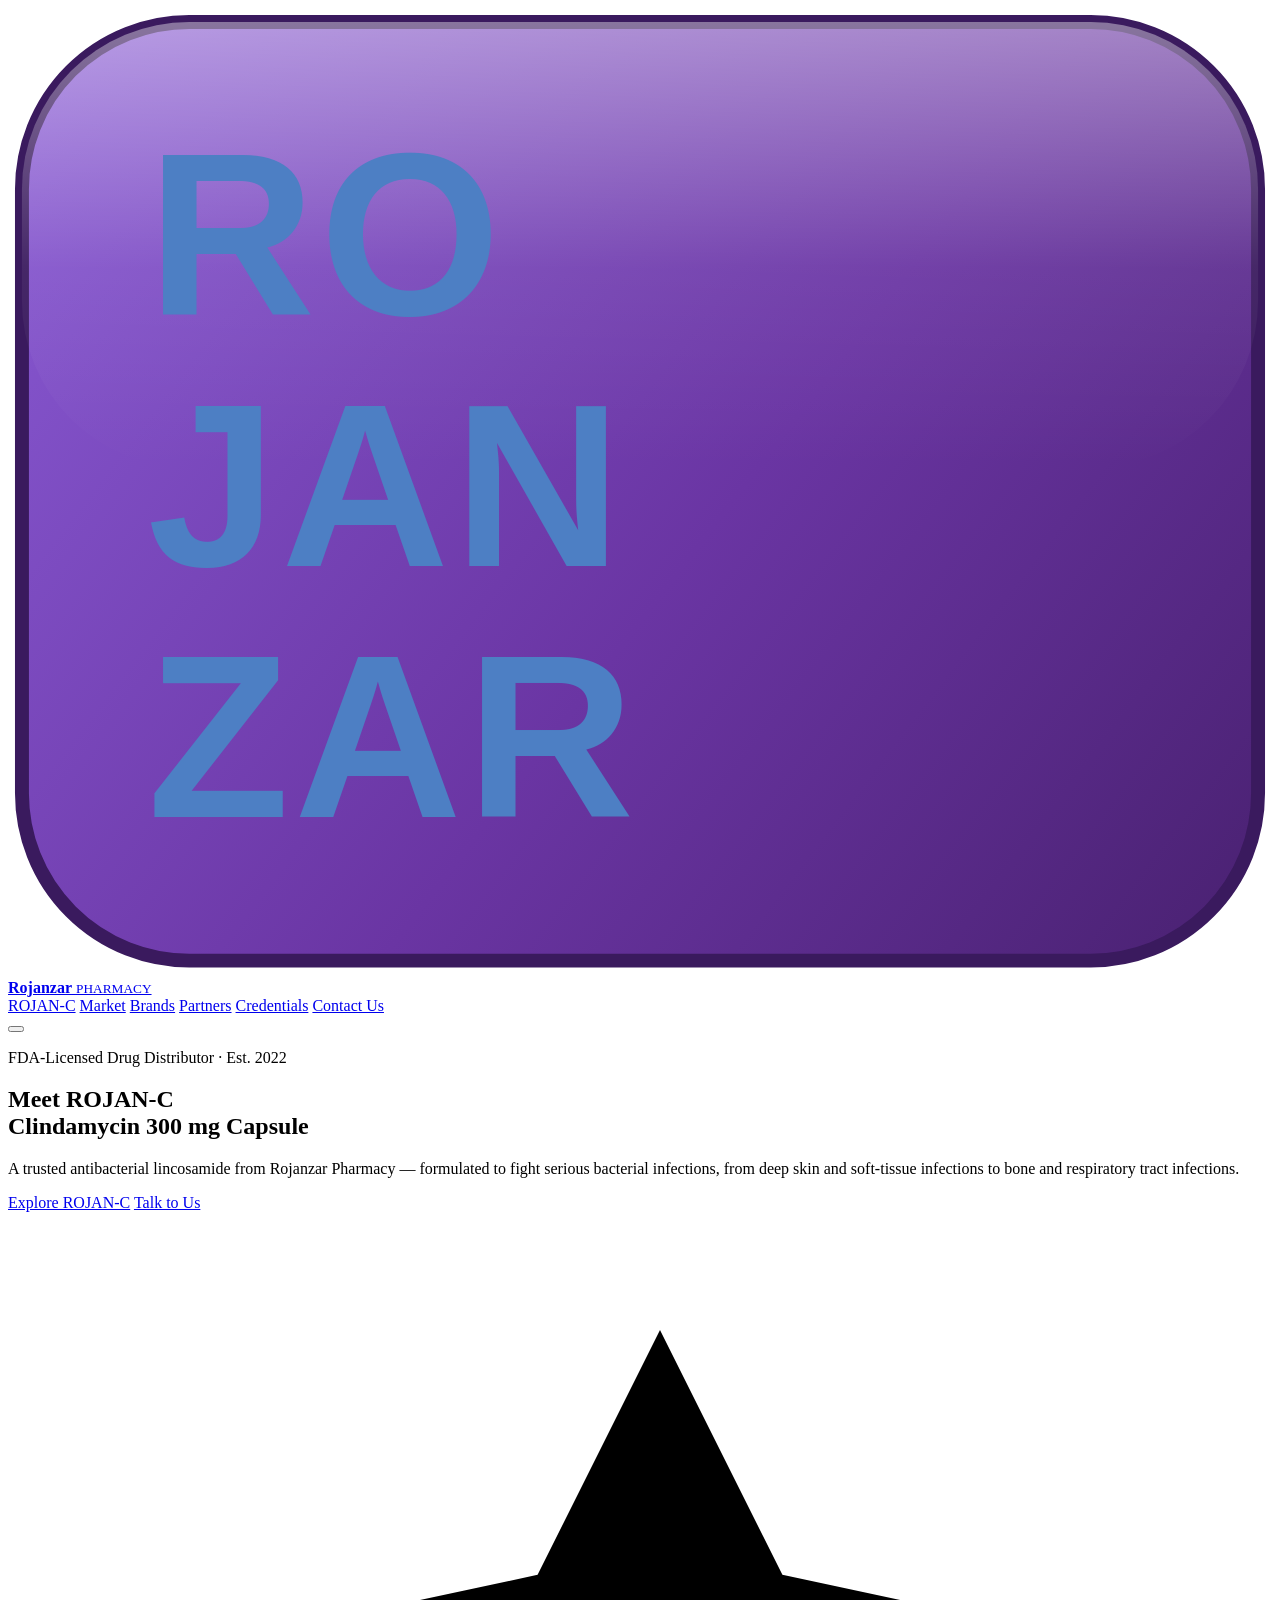
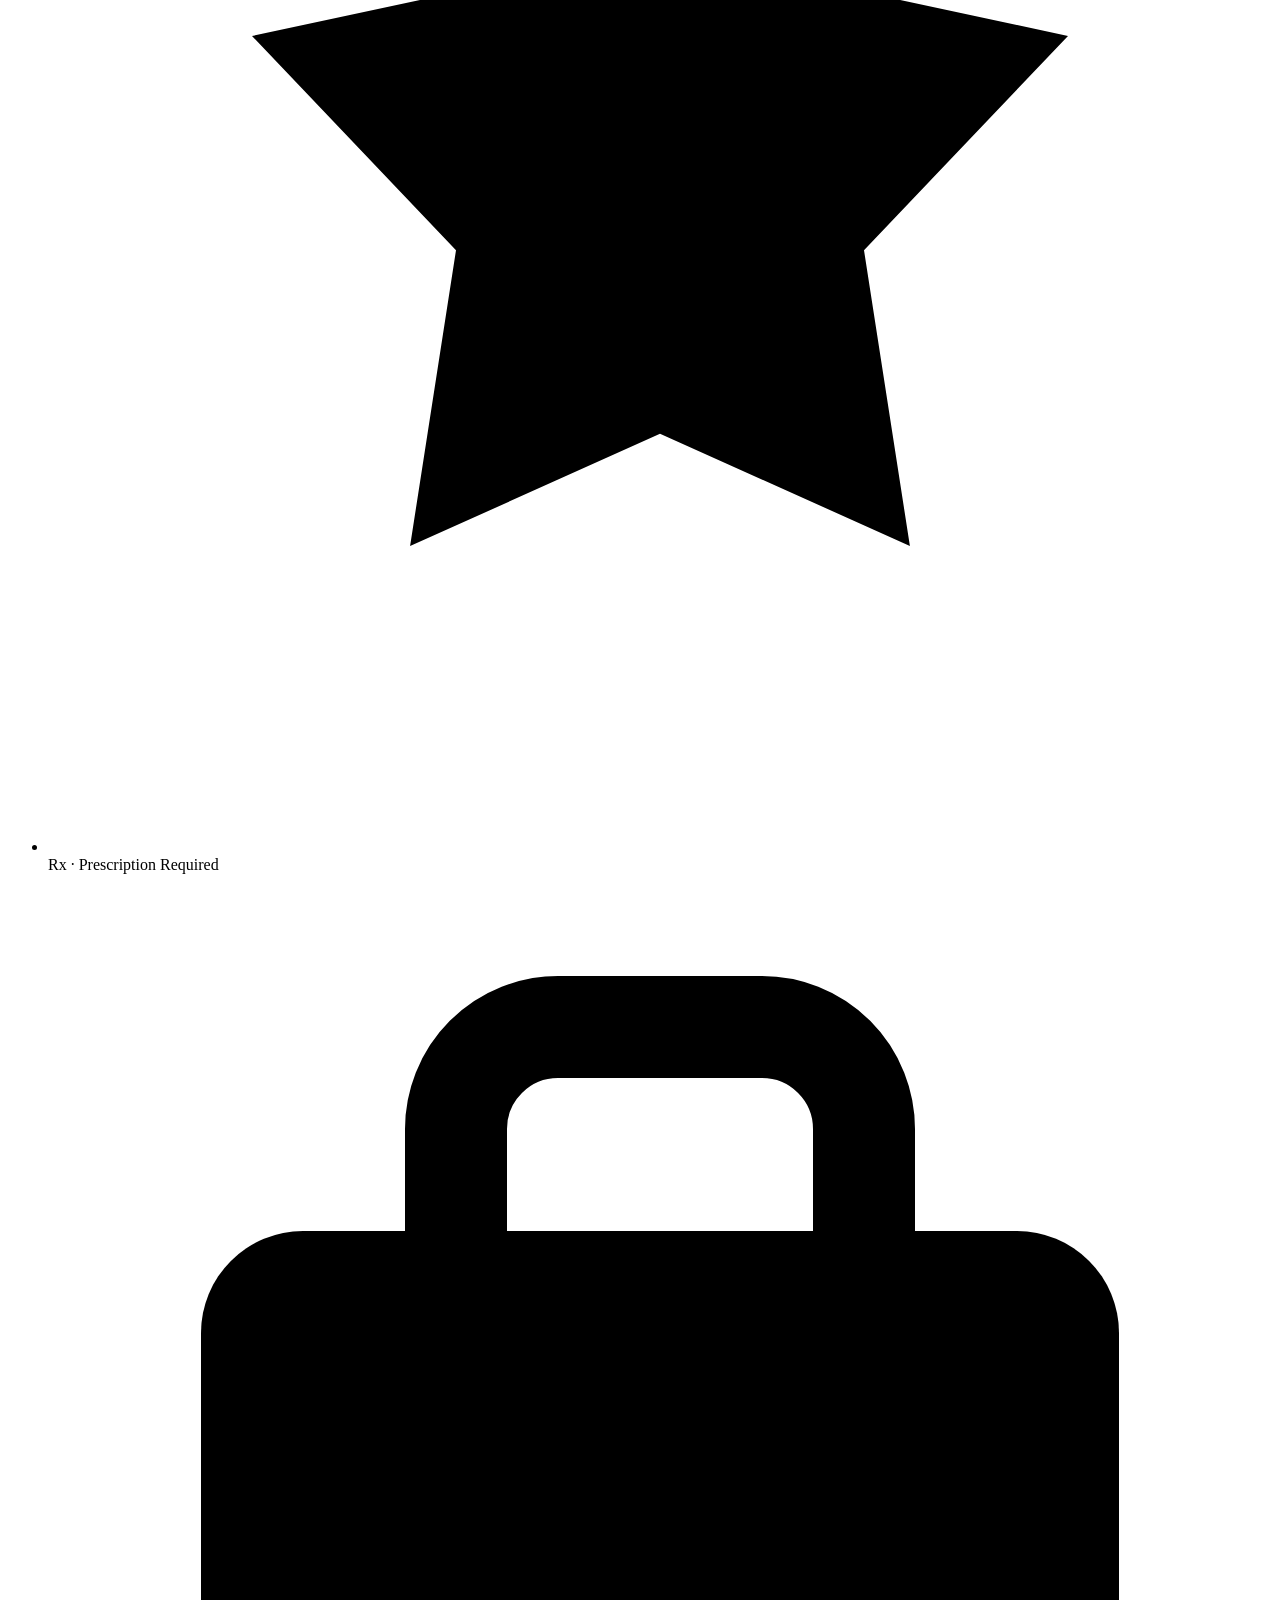
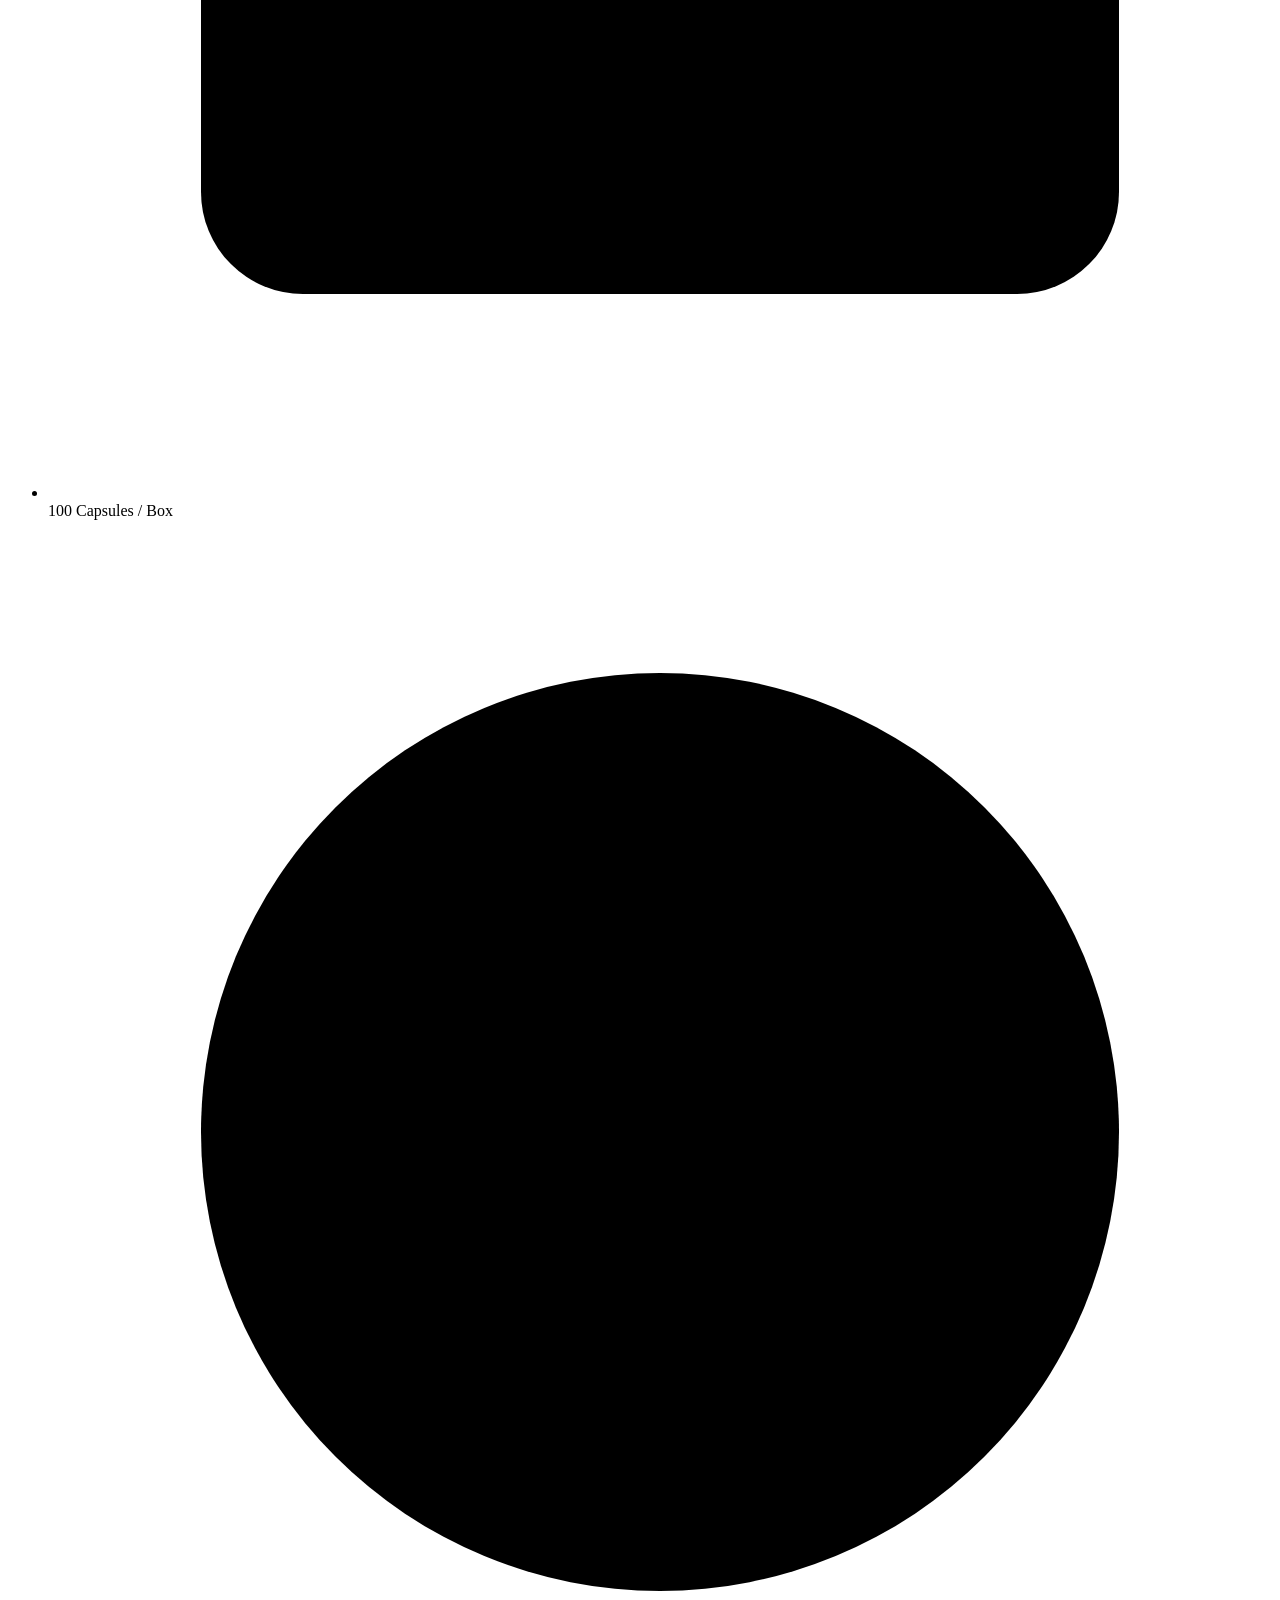
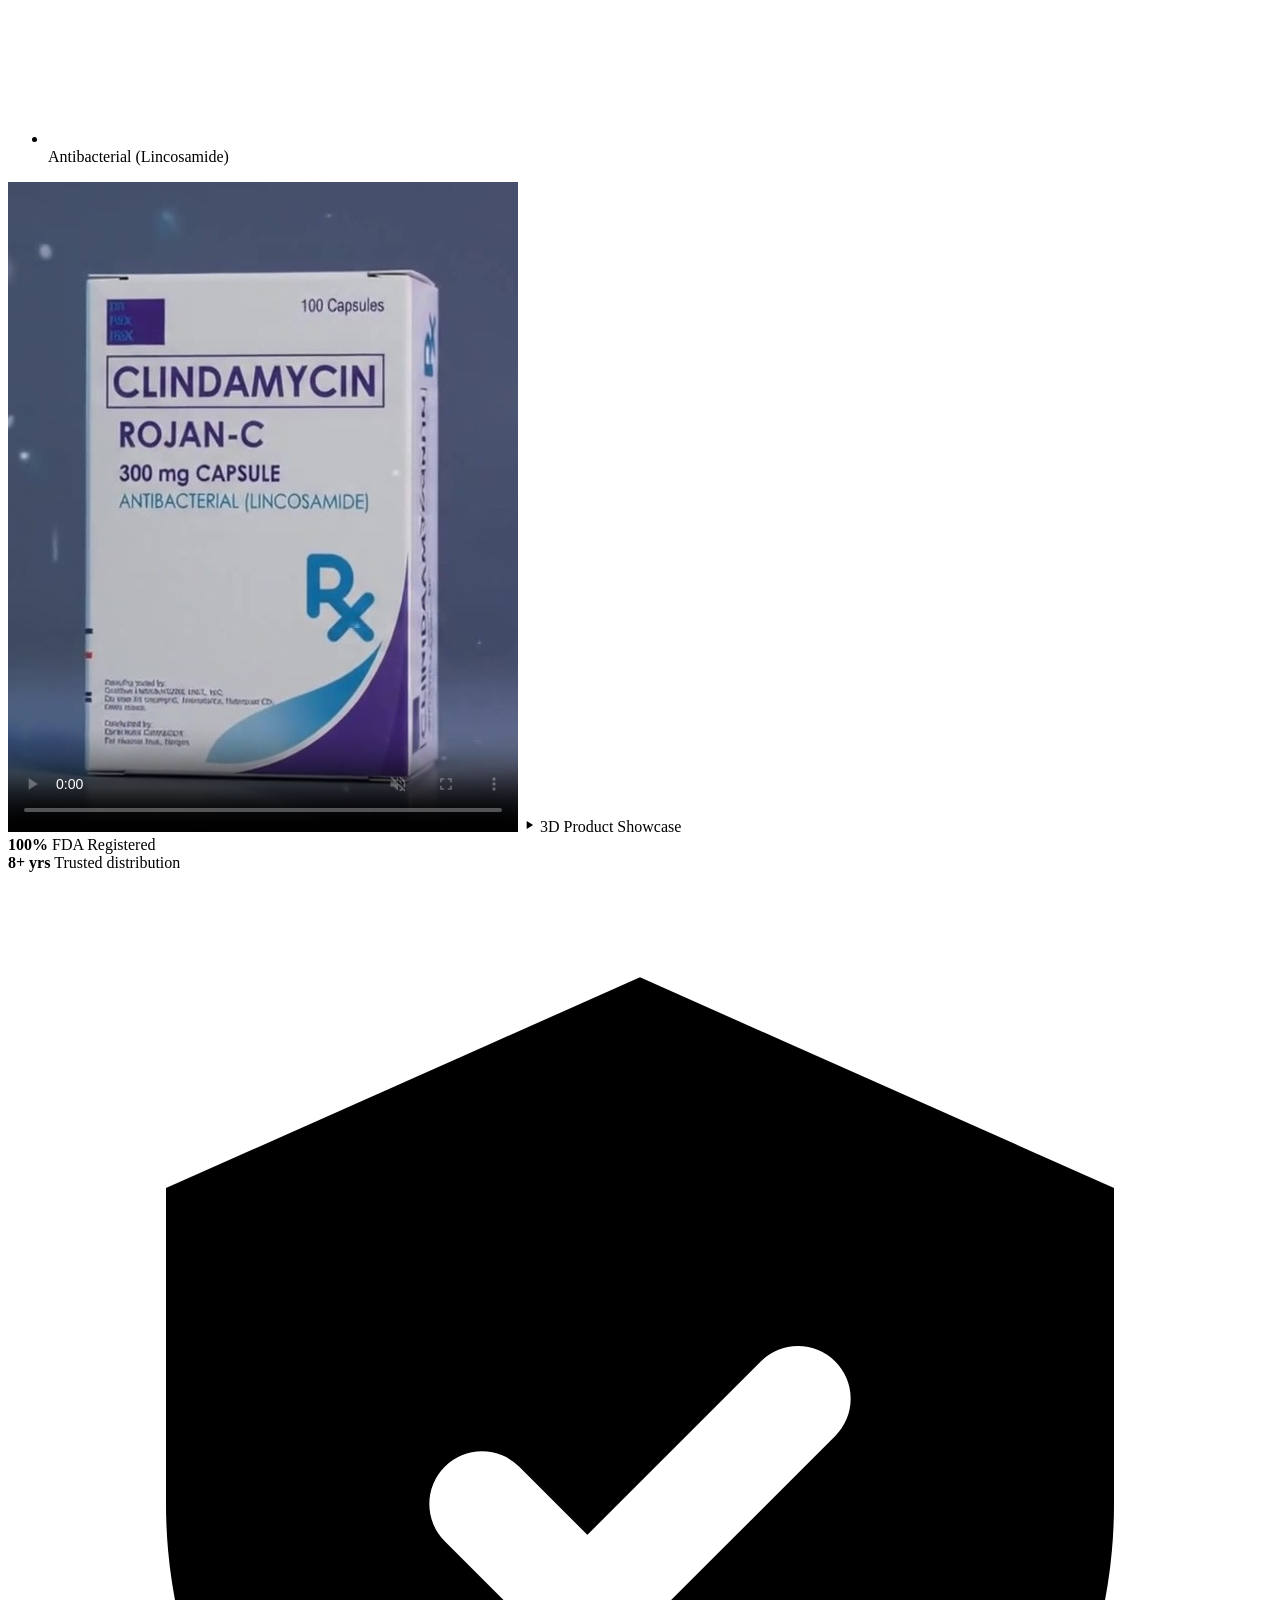
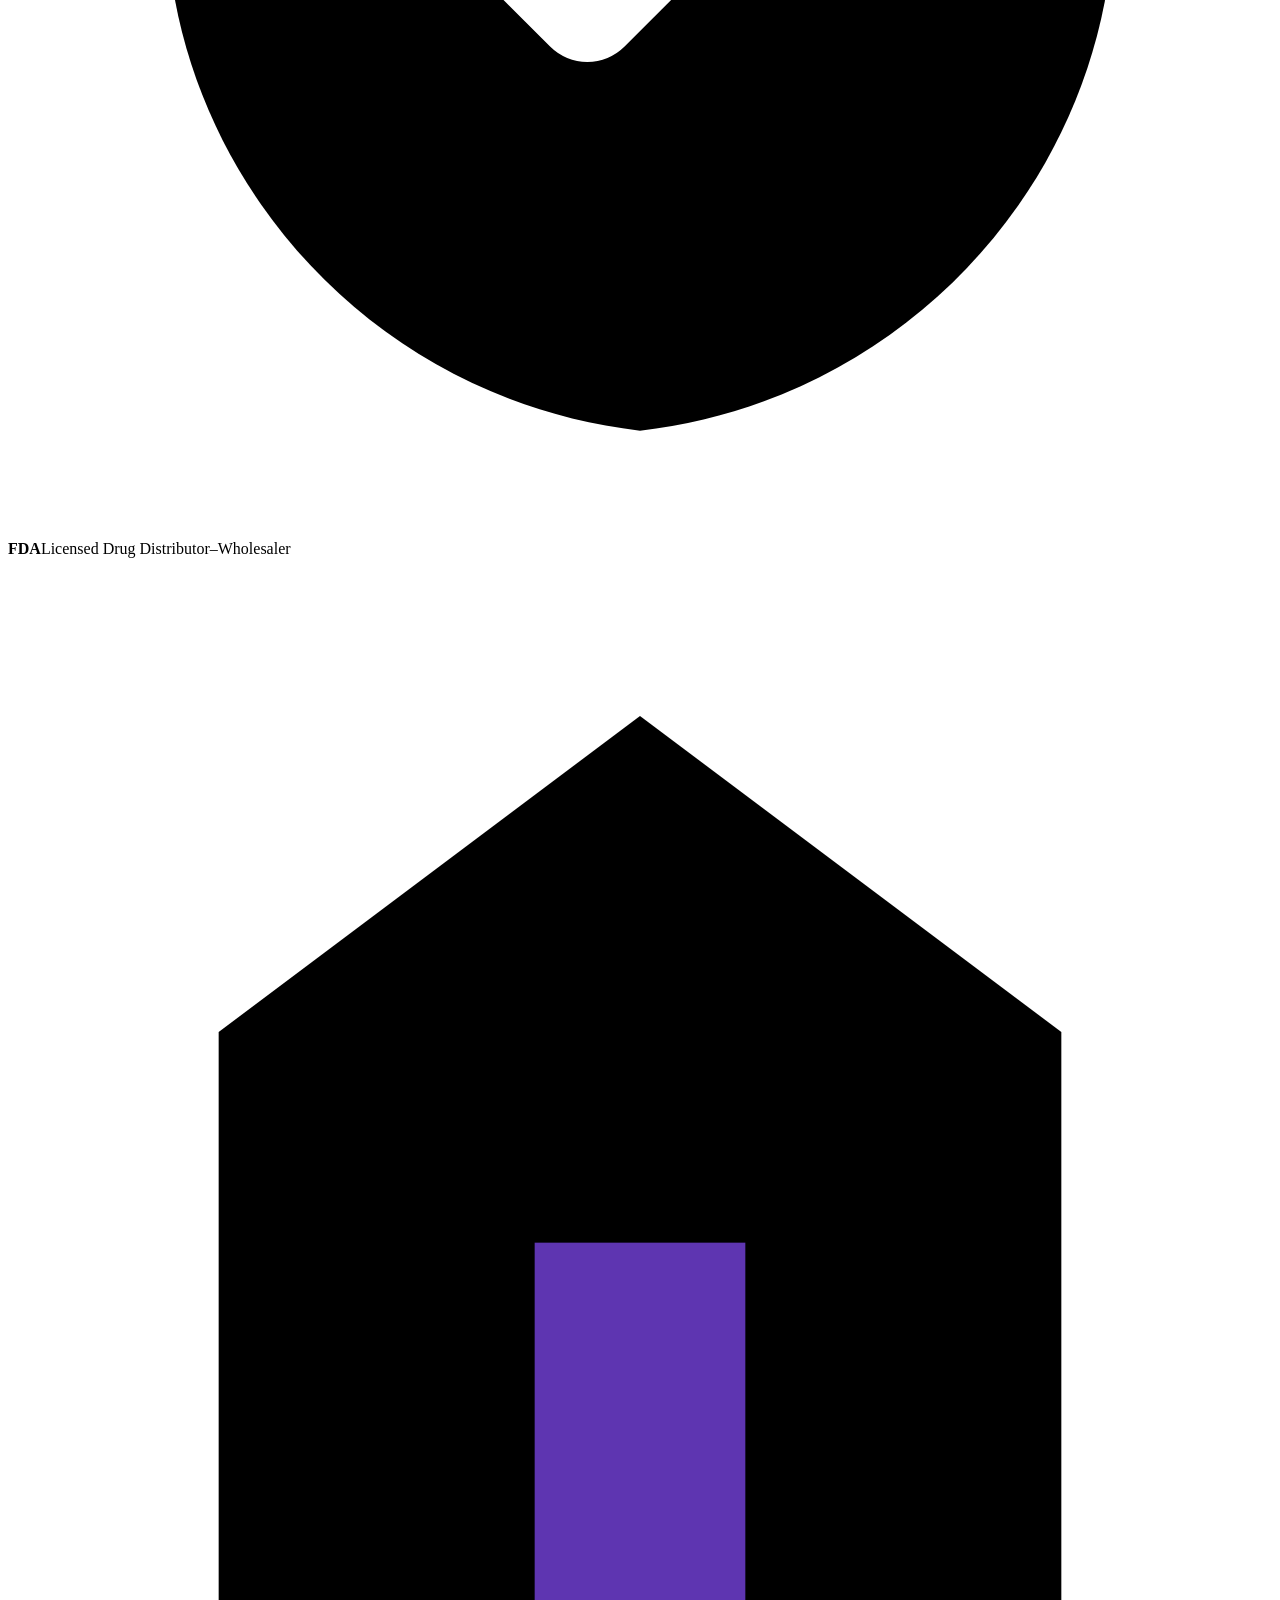
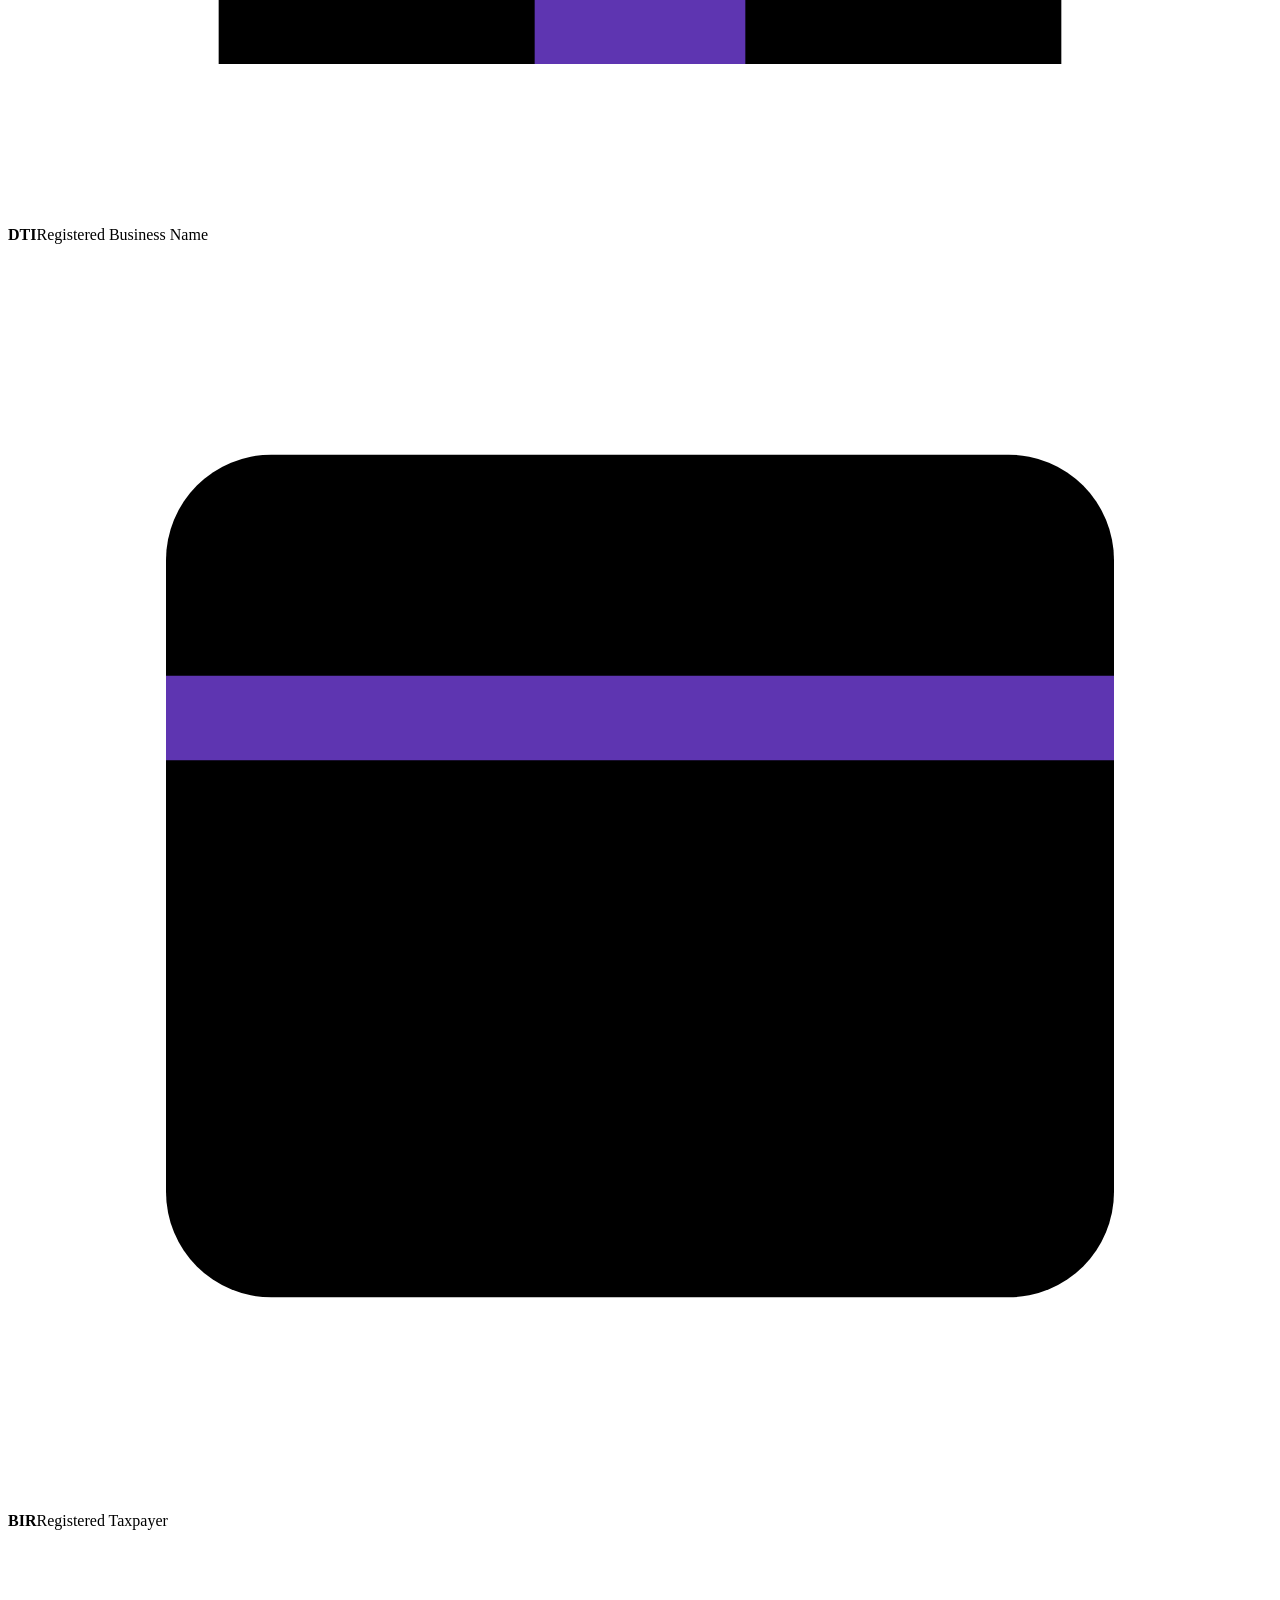
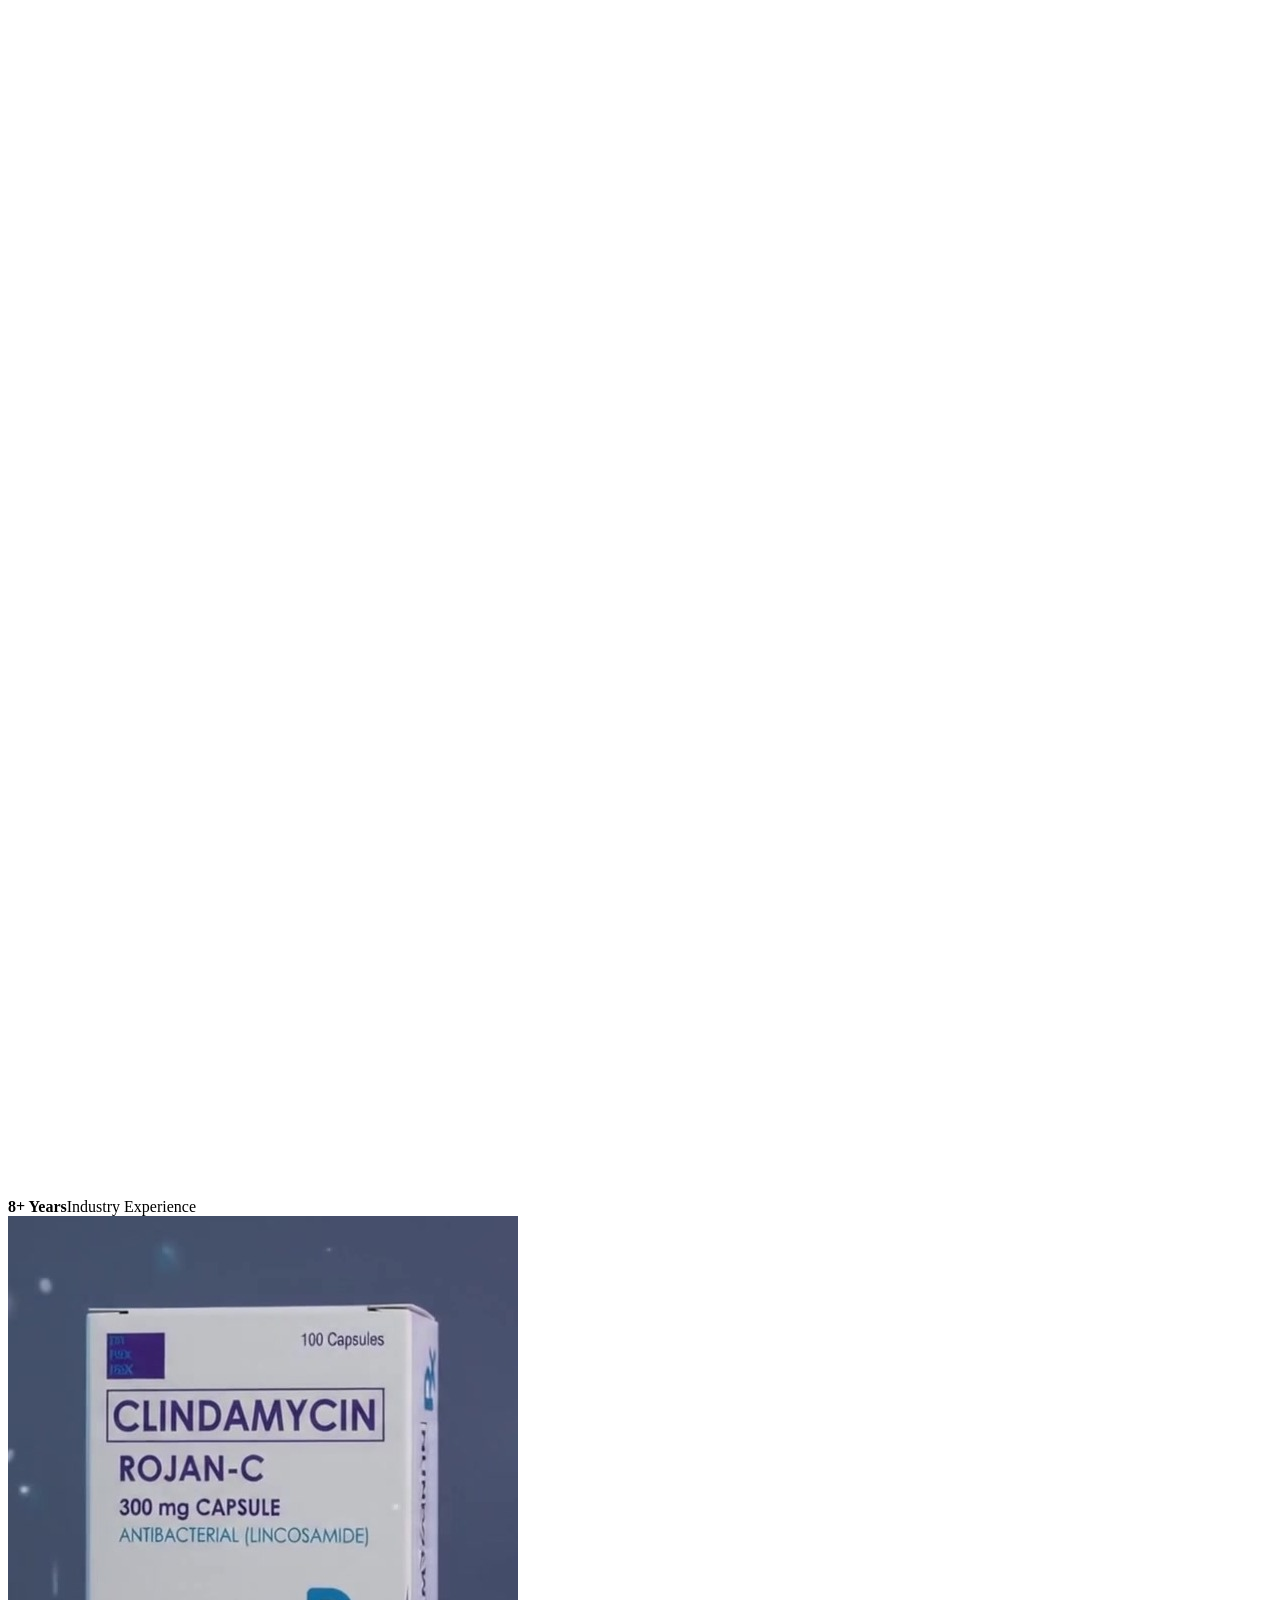
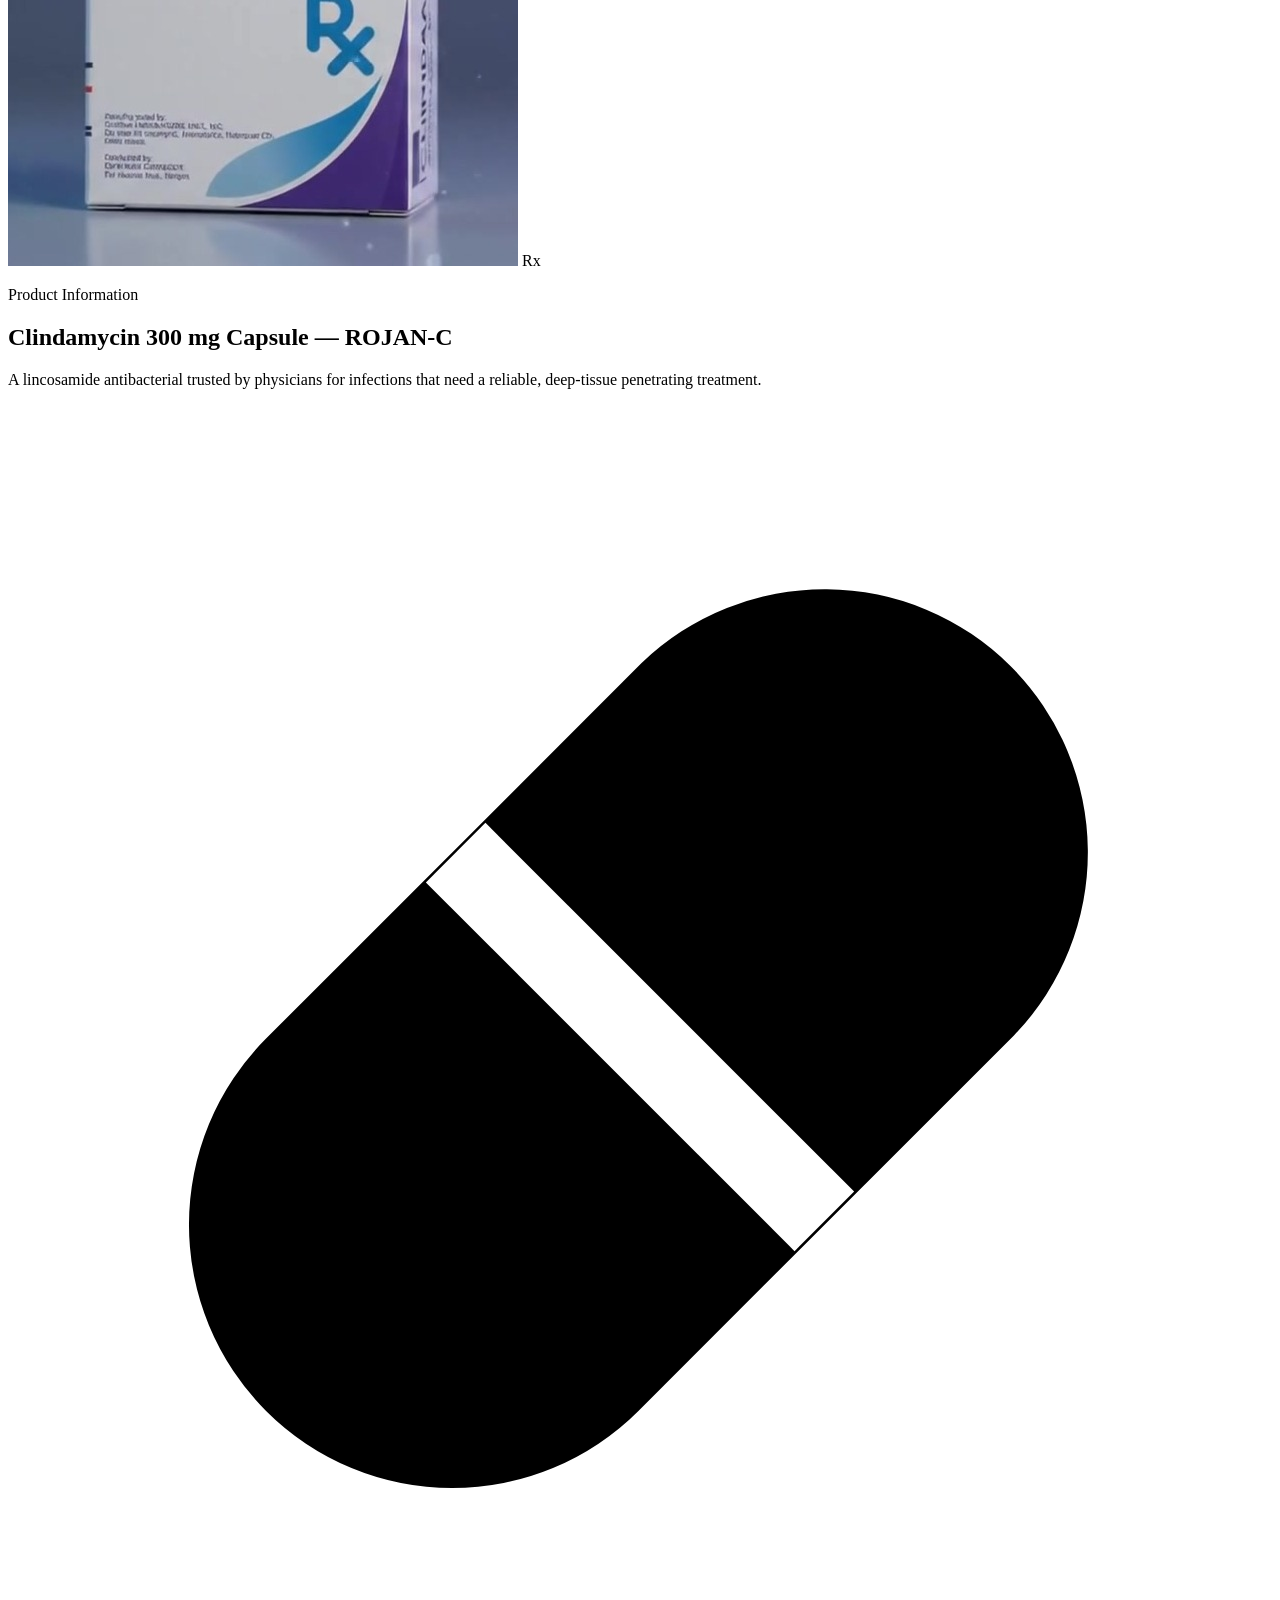
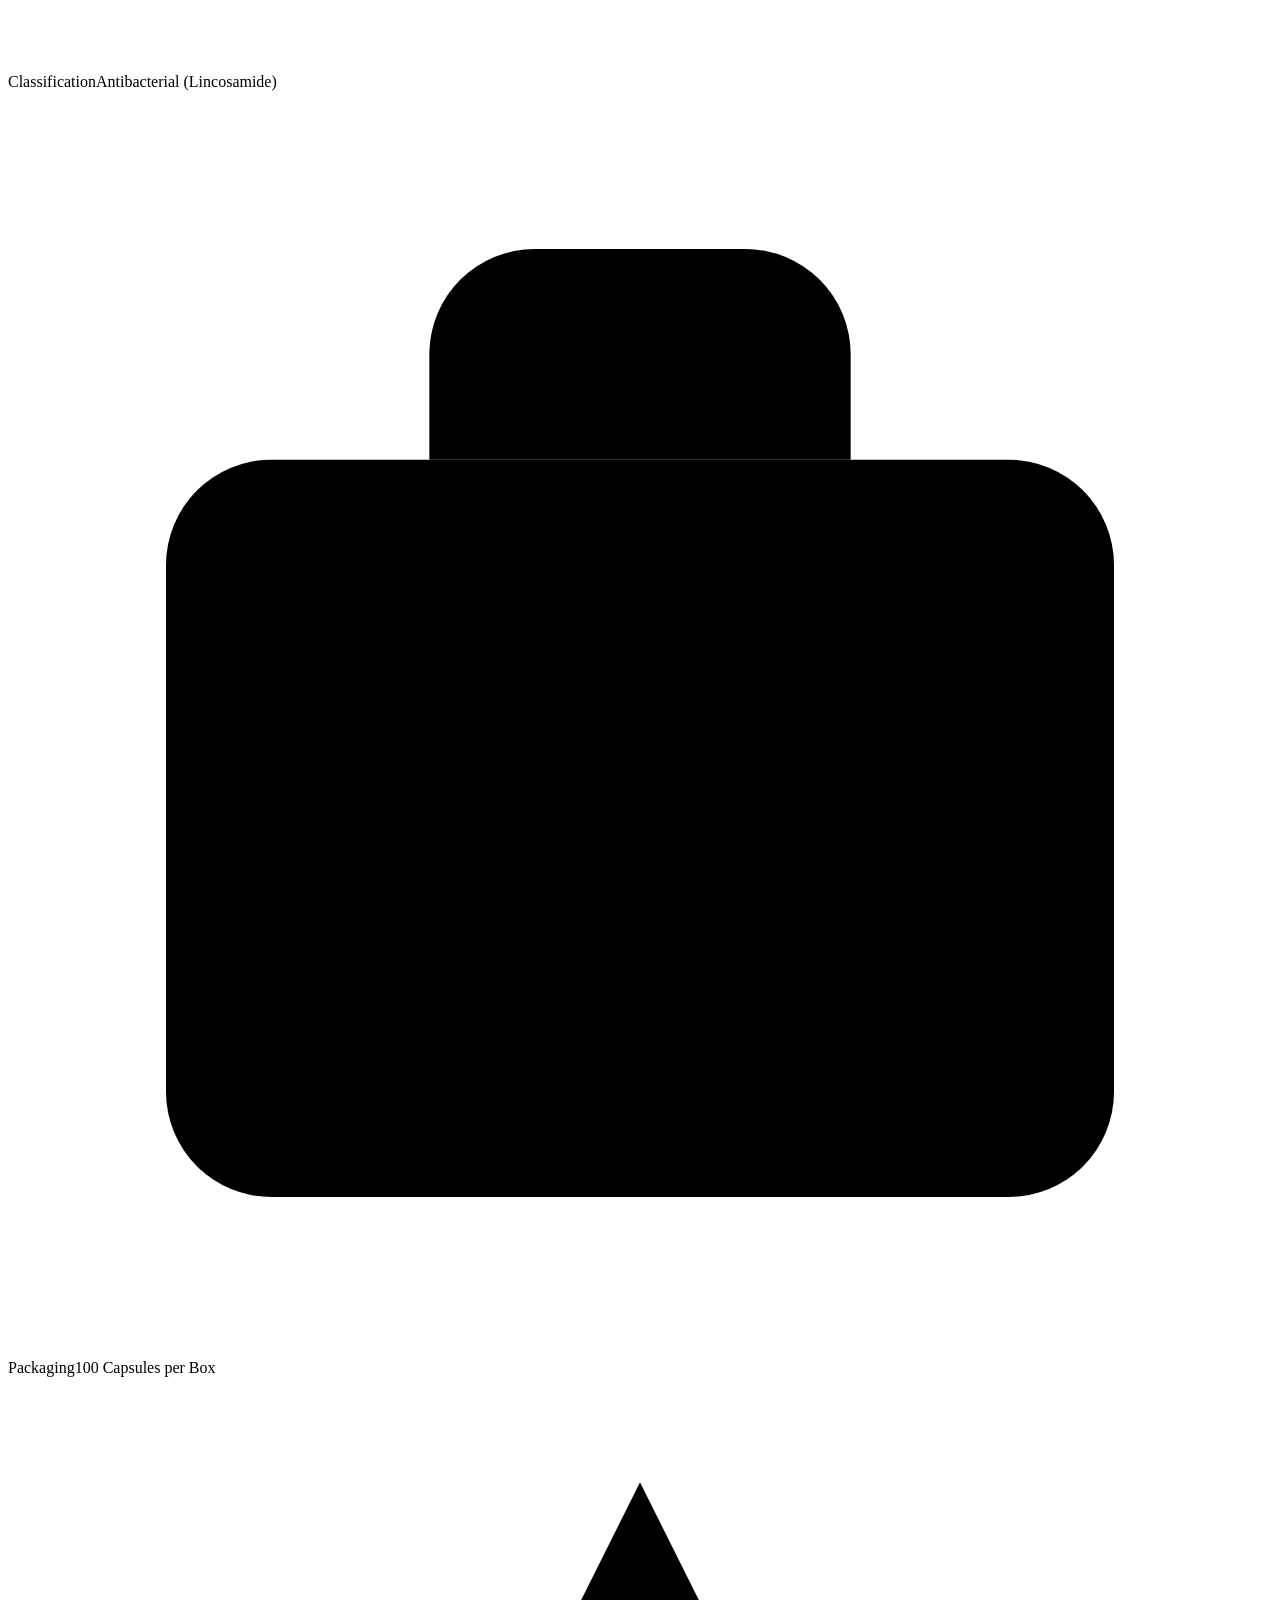
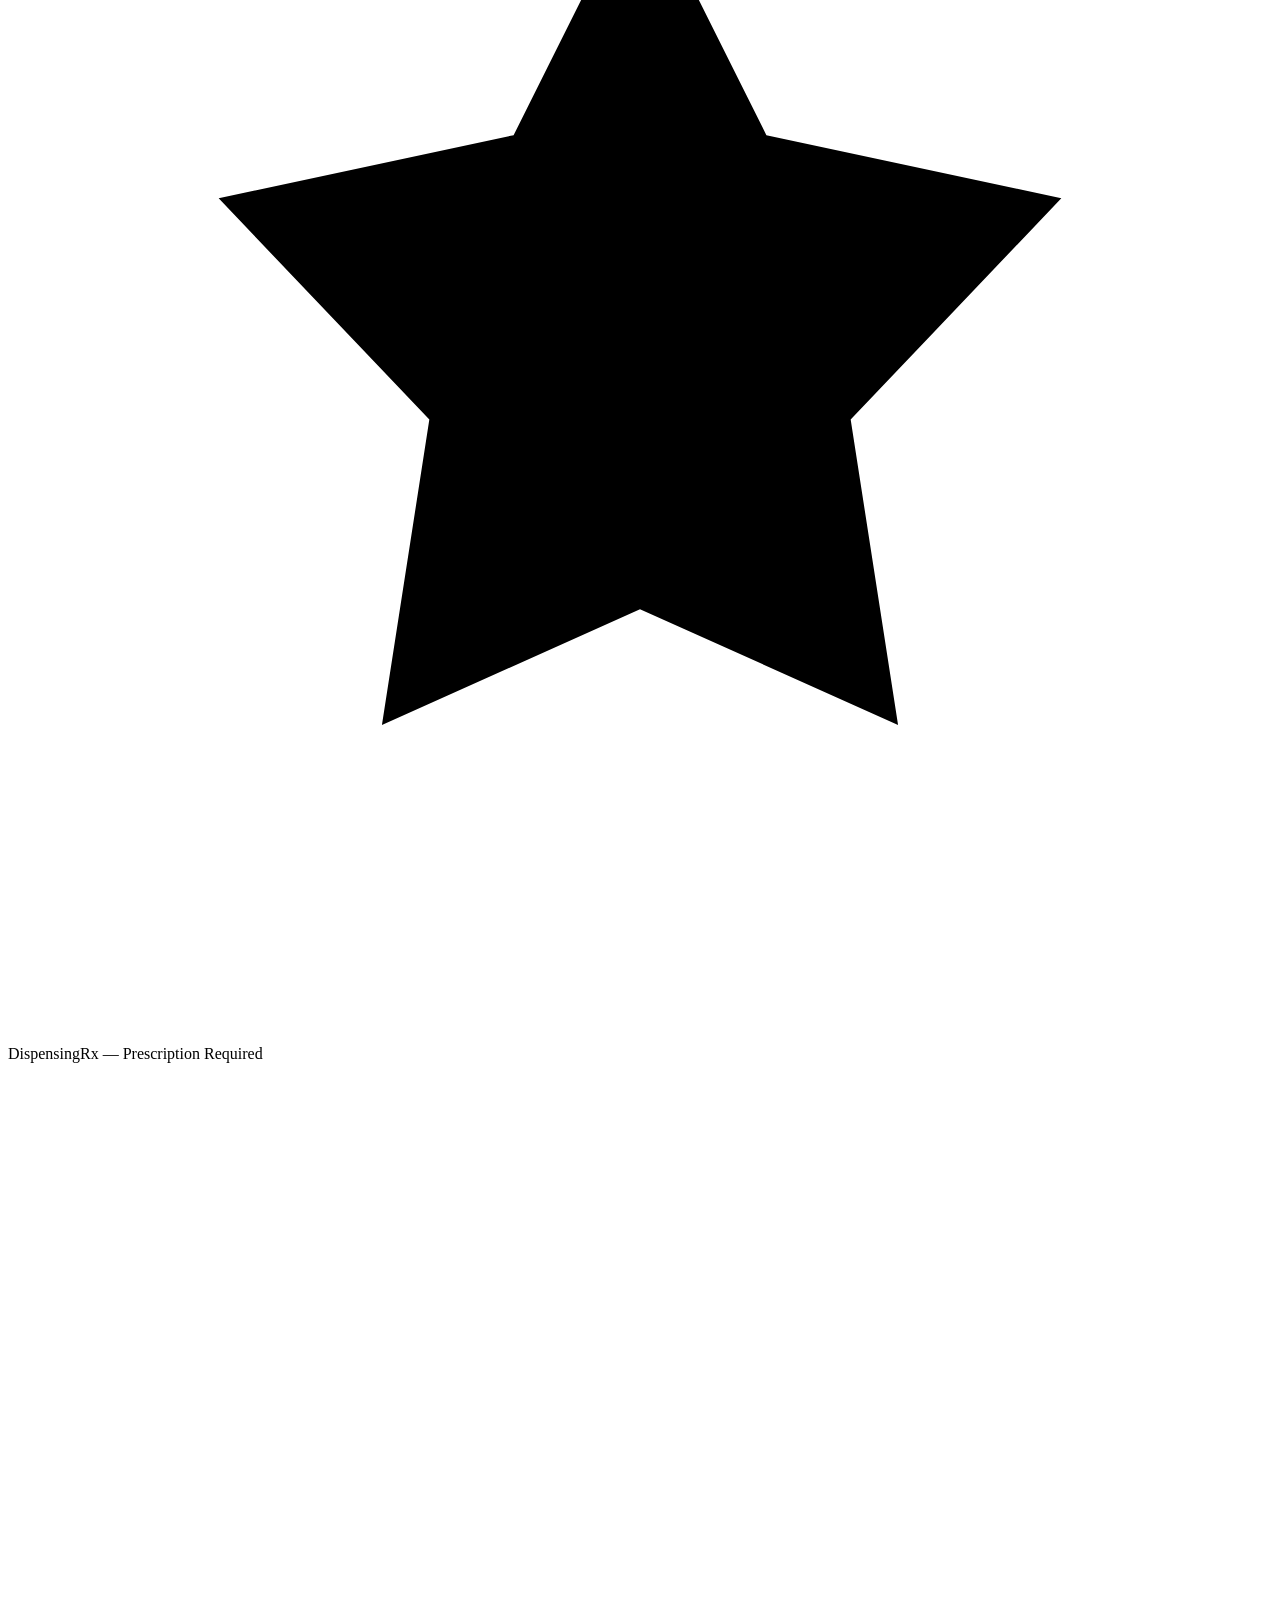
==== commit b0f240a6: "Update index-v2.html" ====
--- a/index-v2.html
+++ b/index-v2.html
@@ -15,7 +15,7 @@
 <link rel="preconnect" href="https://fonts.googleapis.com">
 <link rel="preconnect" href="https://fonts.gstatic.com" crossorigin>
 <link href="https://fonts.googleapis.com/css2?family=Inter:wght@400;500;600;700;800;900&display=swap" rel="stylesheet">
-<link rel="stylesheet" href="style-v2.css">
+<link rel="stylesheet" href="style.css">
 </head>
 <body>
 
@@ -521,6 +521,6 @@
 </button>
 
 <script src="assets/vendor/chart.umd.min.js"></script>
-<script src="script-v2.js"></script>
+<script src="script.js"></script>
 </body>
 </html>
